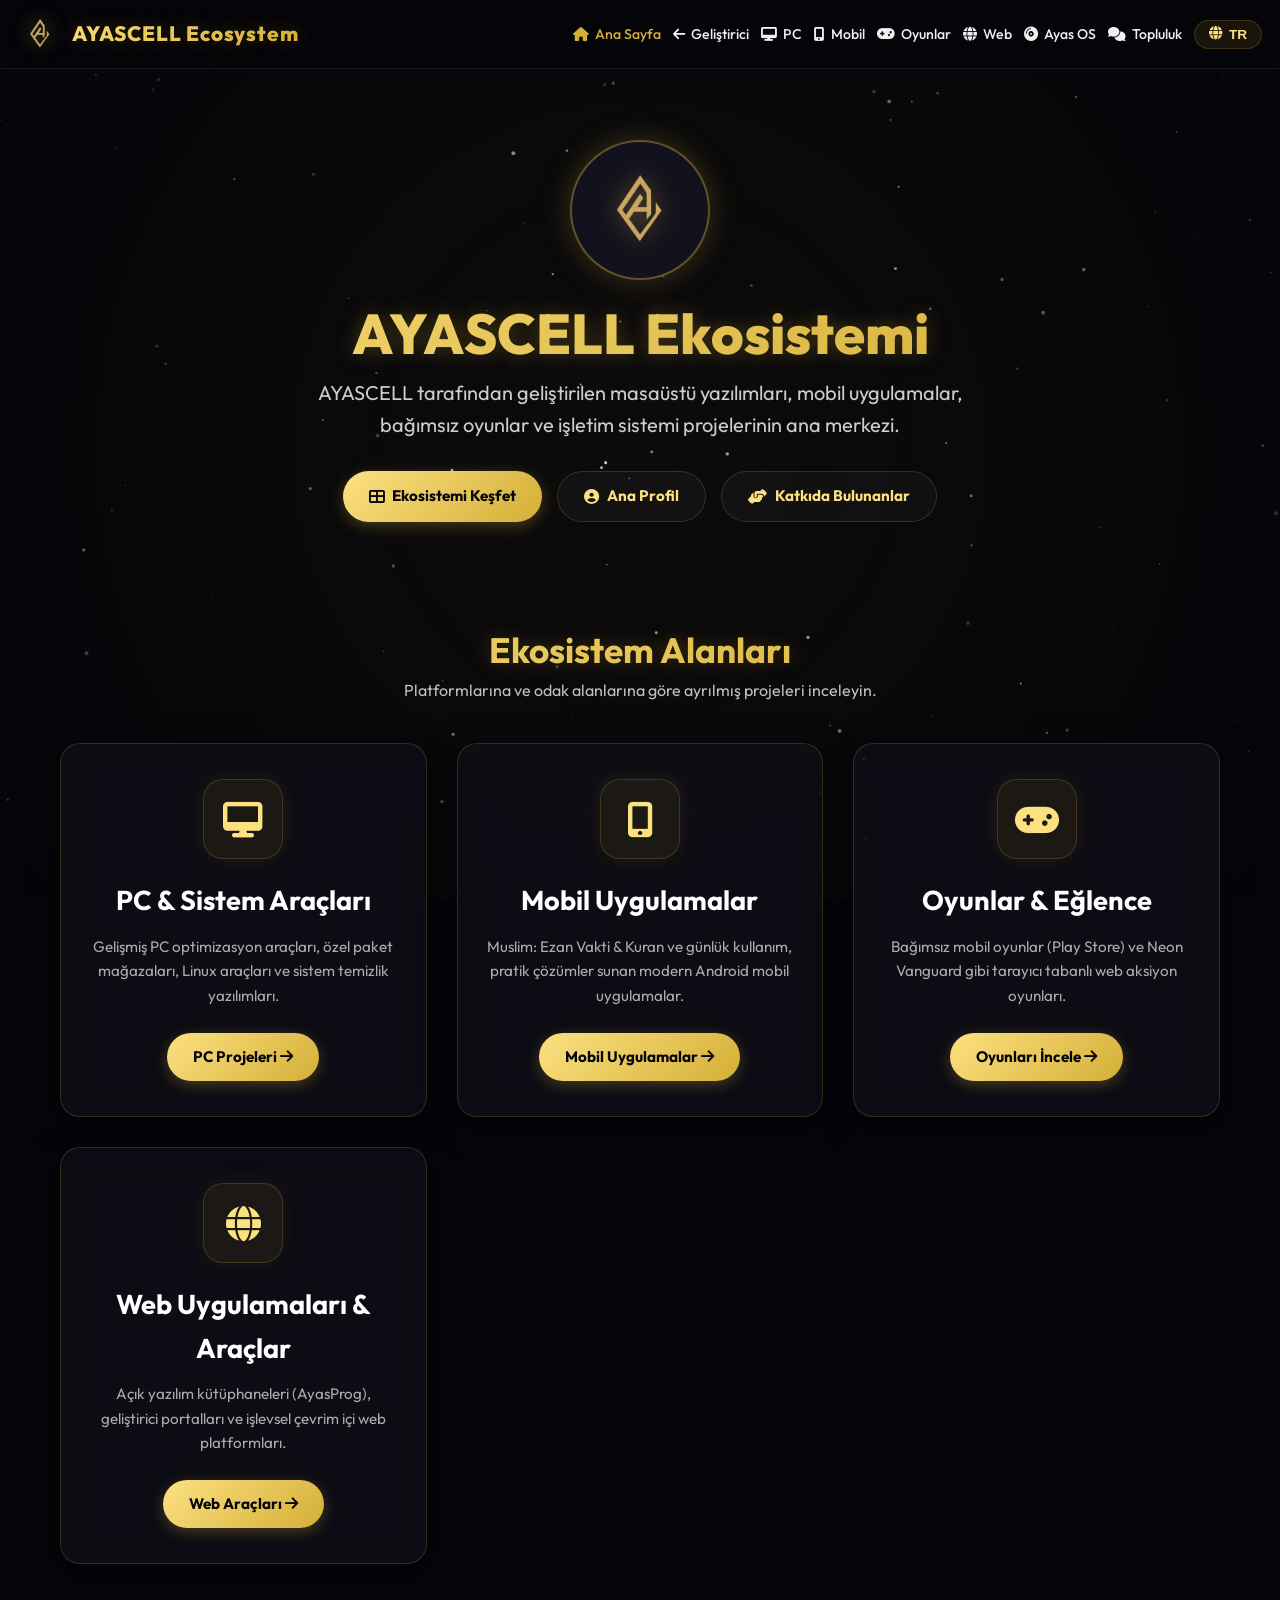
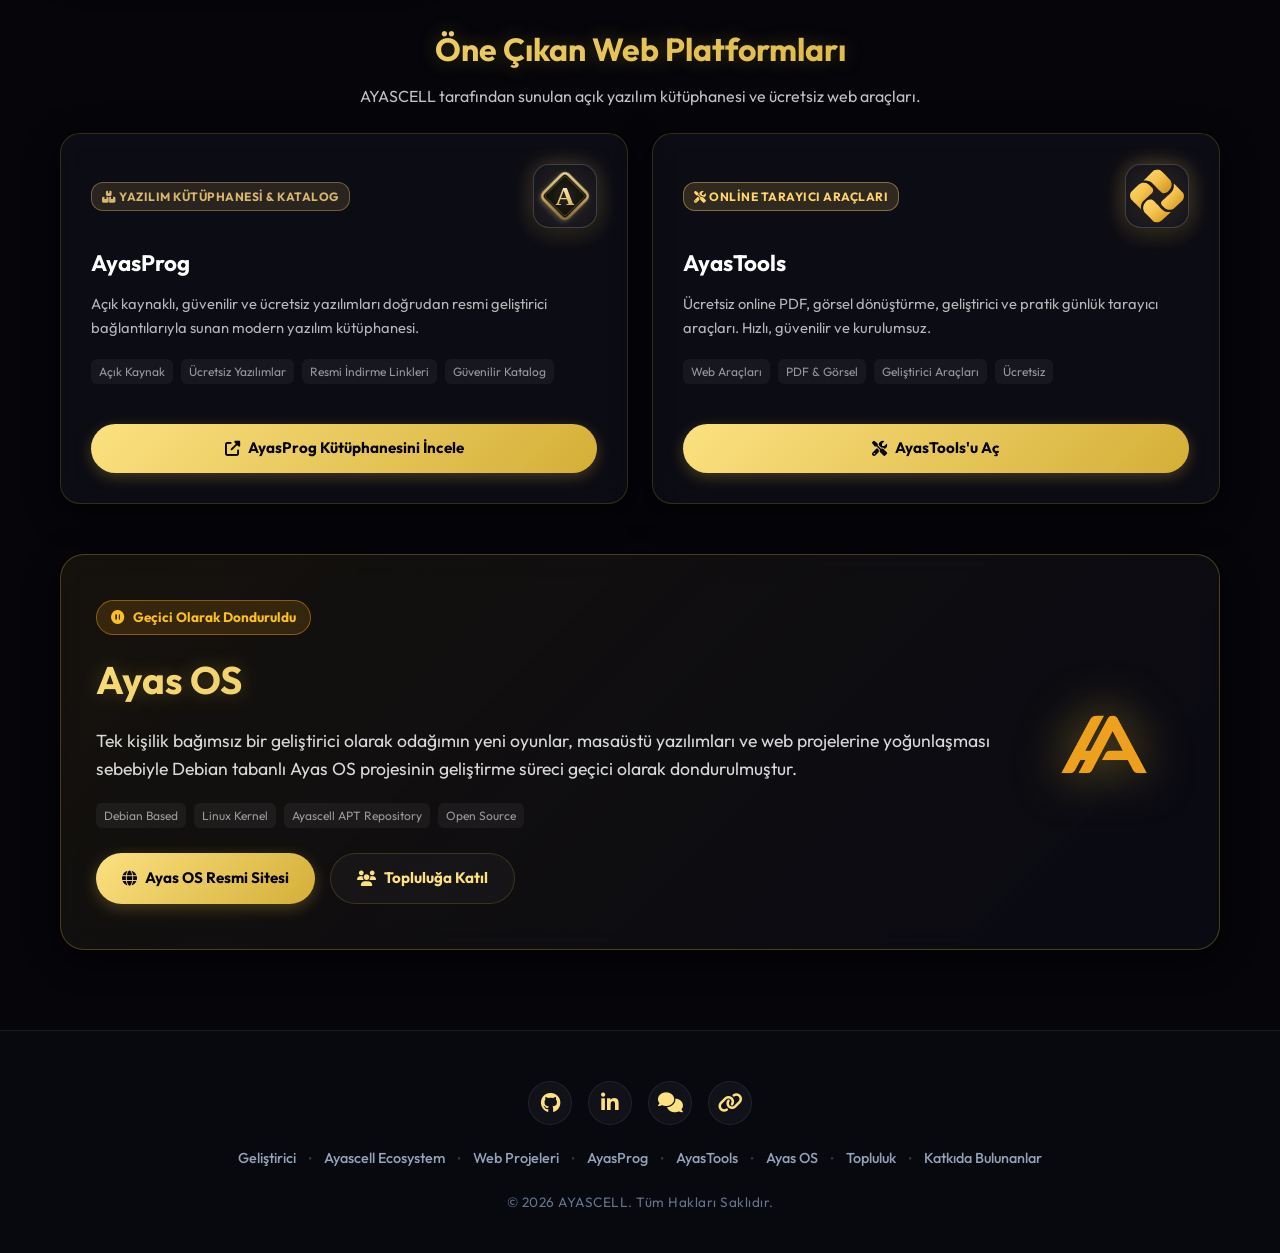
==== ecosystem/index.html @ 18a922e0 "Overhaul sitewide SEO architecture, remove noindex/nosnippet blocks, expand sitemap & JSON-LD graph," ====
<!DOCTYPE html>
<html lang="tr">

<head>
    <meta charset="UTF-8">
    <meta name="viewport" content="width=device-width, initial-scale=1.0">

    <!-- Önbellek Engelleme / Anlık Güncelleme Başlangıcı -->
    <meta http-equiv="Cache-Control" content="no-cache, no-store, must-revalidate">
    <meta http-equiv="Pragma" content="no-cache">
    <meta http-equiv="Expires" content="0">
    <!-- Önbellek Engelleme / Anlık Güncelleme Sonu -->
    <title>AYASCELL Ecosystem — PC, Mobil, Oyun, Web, AyasProg &amp; AyasTools</title>

    <!-- SEO & Canonical -->
    <link rel="canonical" href="https://ayascell.com/ecosystem/">
    <link rel="alternate" hreflang="tr" href="https://ayascell.com/ecosystem/">
    <link rel="alternate" hreflang="en" href="https://ayascell.com/ecosystem/">
    <link rel="alternate" hreflang="x-default" href="https://ayascell.com/ecosystem/">
    <meta name="description"
        content="AYASCELL Ekosistemi — Masaüstü sistem optimizasyon yazılımları, Muslim: Ezan Vakti &amp; Kuran mobil uygulaması, bağımsız oyunlar, AyasProg, AyasTools ve Ayas OS projelerinin ana merkezi.">
    <meta name="keywords"
        content="AYASCELL Ecosystem, AyasProg, AyasTools, Ayas OS, Muslim Ezan Vakti, Astro Planet Merge, Neon Puck Strike, Arrow Puzzle Challenge, PC Optimizer, AUR Store, Ayascell Browser">
    <meta name="author" content="AYASCELL">
    <meta name="robots" content="index, follow, max-image-preview:large, max-snippet:-1, max-video-preview:-1">
    <meta name="googlebot" content="index, follow, max-image-preview:large, max-snippet:-1, max-video-preview:-1">
    <meta name="bingbot" content="index, follow, max-image-preview:large, max-snippet:-1, max-video-preview:-1">

    <!-- Open Graph / Sosyal Medya -->
    <meta property="og:type" content="website">
    <meta property="og:site_name" content="AYASCELL Ecosystem">
    <meta property="og:url" content="https://ayascell.com/ecosystem/">
    <meta property="og:title" content="AYASCELL Ecosystem — PC, Mobil, Oyun, Web, AyasProg &amp; AyasTools">
    <meta property="og:description"
        content="AYASCELL tarafından geliştirilen masaüstü yazılımları, mobil uygulamalar, bağımsız oyunlar ve web platformları.">
    <meta property="og:image" content="https://ayascell.com/assets/og-image.png">
    <meta property="og:image:width" content="1200">
    <meta property="og:image:height" content="630">
    <meta property="og:locale" content="tr_TR">
    <meta property="og:locale:alternate" content="en_US">

    <!-- Twitter Card -->
    <meta name="twitter:card" content="summary_large_image">
    <meta name="twitter:url" content="https://ayascell.com/ecosystem/">
    <meta name="twitter:title" content="AYASCELL Ecosystem — PC, Mobil, Oyun, Web, AyasProg &amp; AyasTools">
    <meta name="twitter:description" content="Masaüstü yazılımları, mobil uygulamalar, web platformları ve oyun projeleri.">
    <meta name="twitter:image" content="https://ayascell.com/assets/og-image.png">

    <!-- Favicon -->
    <link rel="icon" type="image/x-icon" href="favicon.ico">
    <link rel="icon" type="image/png" sizes="192x192" href="favicon.png">
    <link rel="apple-touch-icon" sizes="180x180" href="assets/apple-touch-icon.png">

    <!-- Structured Data (Schema.org JSON-LD) -->
    <script type="application/ld+json">
    {
      "@context": "https://schema.org",
      "@graph": [
        {
          "@type": "CollectionPage",
          "@id": "https://ayascell.com/ecosystem/#collectionpage",
          "name": "AYASCELL Ecosystem",
          "url": "https://ayascell.com/ecosystem/",
          "description": "AYASCELL tarafından geliştirilen masaüstü yazılımları, mobil uygulamalar, bağımsız oyunlar, AyasProg, AyasTools ve Ayas OS projelerinin ana merkezi.",
          "isPartOf": {
            "@id": "https://ayascell.com/#website"
          },
          "publisher": {
            "@type": "Organization",
            "@id": "https://ayascell.com/#organization",
            "name": "AYASCELL",
            "url": "https://ayascell.com/"
          },
          "hasPart": [
            {
              "@type": "WebPage",
              "name": "PC & Sistem Araçları",
              "url": "https://ayascell.com/ecosystem/pc.html"
            },
            {
              "@type": "WebPage",
              "name": "Mobil Uygulamalar",
              "url": "https://ayascell.com/ecosystem/mobile.html"
            },
            {
              "@type": "WebPage",
              "name": "Oyunlar & Eğlence",
              "url": "https://ayascell.com/ecosystem/games.html"
            },
            {
              "@type": "WebPage",
              "name": "Web Uygulamaları & Platformlar",
              "url": "https://ayascell.com/ecosystem/web.html"
            }
          ]
        },
        {
          "@type": "BreadcrumbList",
          "itemListElement": [
            {
              "@type": "ListItem",
              "position": 1,
              "name": "AYASCELL",
              "item": "https://ayascell.com/"
            },
            {
              "@type": "ListItem",
              "position": 2,
              "name": "Ayascell Ecosystem",
              "item": "https://ayascell.com/ecosystem/"
            }
          ]
        }
      ]
    }
    </script>

    <link rel="stylesheet" href="https://cdnjs.cloudflare.com/ajax/libs/font-awesome/6.5.1/css/all.min.css" />
    <link href="https://fonts.googleapis.com/css2?family=Outfit:wght@300;400;500;700;800&display=swap" rel="stylesheet">
    <link rel="stylesheet" href="style.css?v=20261115_170758">
</head>

<body>

    <canvas id="starfield-canvas"></canvas>
    <div class="glass-overlay"></div>

    <!-- Navigation Header -->
    <header class="main-header">
        <nav class="navbar">
            <a href="index.html" class="logo-link">
                <img src="assets/2-Photoroom.png" alt="AYASCELL Logo" class="header-logo-image">
                <span class="gradient-text header-logo-text glow-text">AYASCELL Ecosystem</span>
            </a>
            <div class="menu-toggle" id="menu-toggle">
                <i class="fas fa-bars"></i>
            </div>
            <ul class="nav-links" id="nav-links">
                <li>
                    <a href="index.html" class="active">
                        <i class="fas fa-home"></i>
                        <span class="lang-en">Home</span>
                        <span class="lang-tr">Ana Sayfa</span>
                    </a>
                </li>
                <li>
                    <a href="https://ayascell.com/">
                        <i class="fas fa-arrow-left"></i>
                        <span class="lang-en">Developer</span>
                        <span class="lang-tr">Geliştirici</span>
                    </a>
                </li>
                <li>
                    <a href="pc.html">
                        <i class="fas fa-desktop"></i>
                        <span class="lang-en">PC</span>
                        <span class="lang-tr">PC</span>
                    </a>
                </li>
                <li>
                    <a href="mobile.html">
                        <i class="fas fa-mobile-alt"></i>
                        <span class="lang-en">Mobile</span>
                        <span class="lang-tr">Mobil</span>
                    </a>
                </li>
                <li>
                    <a href="games.html">
                        <i class="fas fa-gamepad"></i>
                        <span class="lang-en">Games</span>
                        <span class="lang-tr">Oyunlar</span>
                    </a>
                </li>
                <li>
                    <a href="web.html">
                        <i class="fas fa-globe"></i>
                        <span class="lang-en">Web</span>
                        <span class="lang-tr">Web</span>
                    </a>
                </li>
                <li>
                    <a href="https://ayascell.com/AyasOS/" target="_blank">
                        <i class="fas fa-compact-disc"></i>
                        <span class="lang-en">Ayas OS</span>
                        <span class="lang-tr">Ayas OS</span>
                    </a>
                </li>
                <li>
                    <a href="https://ayascell.com/ayas-discussions/" target="_blank">
                        <i class="fas fa-comments"></i>
                        <span class="lang-en">Community</span>
                        <span class="lang-tr">Topluluk</span>
                    </a>
                </li>
                <li>
                    <button id="lang-toggle" class="lang-btn">
                        <i class="fas fa-globe"></i> <span id="current-lang">TR</span>
                    </button>
                </li>
            </ul>
        </nav>
    </header>

    <!-- Hero Section -->
    <section class="hero-section">
        <div class="container">
            <div class="hero-avatar">
                <img src="assets/2-Photoroom.png" alt="AYASCELL">
            </div>
            <h1 class="gradient-text mega-title glow-text">
                <span class="lang-en">AYASCELL Ecosystem</span>
                <span class="lang-tr">AYASCELL Ekosistemi</span>
            </h1>
            <p class="subtitle">
                <span class="lang-en">The official home for desktop software, mobile applications, indie games, and
                    operating system projects built by AYASCELL.</span>
                <span class="lang-tr">AYASCELL tarafından geliştirilen masaüstü yazılımları, mobil uygulamalar, bağımsız
                    oyunlar ve işletim sistemi projelerinin ana merkezi.</span>
            </p>
            <div style="display: flex; justify-content: center; gap: 15px; flex-wrap: wrap; margin-bottom: 40px;">
                <a href="#pillars" class="link-button solid gold-gradient">
                    <i class="fas fa-th-large"></i>
                    <span class="lang-en">Explore Ecosystem</span>
                    <span class="lang-tr">Ekosistemi Keşfet</span>
                </a>
                <a href="https://ayascell.com/" class="link-button outline">
                    <i class="fas fa-user-circle"></i>
                    <span class="lang-en">Main Profile</span>
                    <span class="lang-tr">Ana Profil</span>
                </a>
                <a href="https://ayascell.com/contributors.html" class="link-button outline">
                    <i class="fas fa-hands-helping"></i>
                    <span class="lang-en">Contributors</span>
                    <span class="lang-tr">Katkıda Bulunanlar</span>
                </a>
            </div>
        </div>
    </section>

    <!-- Core Pillars / Categories -->
    <section id="pillars" class="container">
        <div style="text-align: center; margin-bottom: 30px;">
            <h2 class="gradient-text glow-text" style="font-size: 2.2em;">
                <span class="lang-en">Ecosystem Pillars</span>
                <span class="lang-tr">Ekosistem Alanları</span>
            </h2>
            <p style="opacity: 0.8;">
                <span class="lang-en">Discover projects categorized by platform and focus area.</span>
                <span class="lang-tr">Platformlarına ve odak alanlarına göre ayrılmış projeleri inceleyin.</span>
            </p>
        </div>

        <div class="category-grid">
            <!-- Pillar 1: PC & System Apps -->
            <div class="category-card glass-card premium-border hover-lift">
                <div class="category-icon-wrapper">
                    <i class="fas fa-desktop"></i>
                </div>
                <h3>
                    <span class="lang-en">PC Apps & Tools</span>
                    <span class="lang-tr">PC & Sistem Araçları</span>
                </h3>
                <p>
                    <span class="lang-en">Powerful PC optimization tools, custom APT package stores, Linux utilities,
                        and system scripts designed for efficiency.</span>
                    <span class="lang-tr">Gelişmiş PC optimizasyon araçları, özel paket mağazaları, Linux araçları ve
                        sistem temizlik yazılımları.</span>
                </p>
                <a href="pc.html" class="link-button solid gold-gradient">
                    <span class="lang-en">View PC Apps <i class="fas fa-arrow-right"></i></span>
                    <span class="lang-tr">PC Projeleri <i class="fas fa-arrow-right"></i></span>
                </a>
            </div>

            <!-- Pillar 2: Mobile Apps -->
            <div class="category-card glass-card premium-border hover-lift">
                <div class="category-icon-wrapper">
                    <i class="fas fa-mobile-alt"></i>
                </div>
                <h3>
                    <span class="lang-en">Mobile Applications</span>
                    <span class="lang-tr">Mobil Uygulamalar</span>
                </h3>
                <p>
                    <span class="lang-en">Muslim: Ezan Vakti & Kuran and user-friendly Android mobile apps for daily productivity and lifestyle.</span>
                    <span class="lang-tr">Muslim: Ezan Vakti & Kuran ve günlük kullanım, pratik çözümler sunan modern Android mobil uygulamalar.</span>
                </p>
                <a href="mobile.html" class="link-button solid gold-gradient">
                    <span class="lang-en">View Mobile Apps <i class="fas fa-arrow-right"></i></span>
                    <span class="lang-tr">Mobil Uygulamalar <i class="fas fa-arrow-right"></i></span>
                </a>
            </div>

            <!-- Pillar 3: Games -->
            <div class="category-card glass-card premium-border hover-lift">
                <div class="category-icon-wrapper">
                    <i class="fas fa-gamepad"></i>
                </div>
                <h3>
                    <span class="lang-en">Games & Entertainment</span>
                    <span class="lang-tr">Oyunlar & Eğlence</span>
                </h3>
                <p>
                    <span class="lang-en">Fun indie mobile games (Play Store) and browser-based web action games like Neon Vanguard.</span>
                    <span class="lang-tr">Bağımsız mobil oyunlar (Play Store) ve Neon Vanguard gibi tarayıcı tabanlı web aksiyon oyunları.</span>
                </p>
                <a href="games.html" class="link-button solid gold-gradient">
                    <span class="lang-en">View Games <i class="fas fa-arrow-right"></i></span>
                    <span class="lang-tr">Oyunları İncele <i class="fas fa-arrow-right"></i></span>
                </a>
            </div>

            <!-- Pillar 4: Web Applications & Tools -->
            <div class="category-card glass-card premium-border hover-lift">
                <div class="category-icon-wrapper">
                    <i class="fas fa-globe"></i>
                </div>
                <h3>
                    <span class="lang-en">Web Apps & Platforms</span>
                    <span class="lang-tr">Web Uygulamaları & Araçlar</span>
                </h3>
                <p>
                    <span class="lang-en">Independent open software libraries (AyasProg), developer portals, and functional web platforms.</span>
                    <span class="lang-tr">Açık yazılım kütüphaneleri (AyasProg), geliştirici portalları ve işlevsel çevrim içi web platformları.</span>
                </p>
                <a href="web.html" class="link-button solid gold-gradient">
                    <span class="lang-en">View Web Platforms <i class="fas fa-arrow-right"></i></span>
                    <span class="lang-tr">Web Araçları <i class="fas fa-arrow-right"></i></span>
                </a>
            </div>
        </div>
    </section>

    <!-- Featured Web Platforms & Tools Section -->
    <section class="container" style="margin-bottom: 50px;">
        <div class="section-header" style="text-align: center; margin-bottom: 24px;">
            <h2 class="gradient-text glow-text" style="font-size: 2em; margin-bottom: 8px;">
                <span class="lang-en">Featured Web Platforms</span>
                <span class="lang-tr">Öne Çıkan Web Platformları</span>
            </h2>
            <p style="opacity: 0.8; font-size: 1em; margin: 0;">
                <span class="lang-en">Open software directory and free browser utilities developed by AYASCELL.</span>
                <span class="lang-tr">AYASCELL tarafından sunulan açık yazılım kütüphanesi ve ücretsiz web araçları.</span>
            </p>
        </div>

        <div style="display: grid; grid-template-columns: repeat(auto-fit, minmax(320px, 1fr)); gap: 24px;">

            <!-- Platform 1: AyasProg -->
            <div class="project-card glass-card premium-border hover-lift" style="display: flex; flex-direction: column; justify-content: space-between;">
                <div>
                    <div class="project-header">
                        <span class="project-badge badge-desktop" style="background: rgba(216, 182, 108, 0.15); color: #D8B66C; border-color: rgba(216, 182, 108, 0.4);">
                            <i class="fas fa-boxes"></i> Yazılım Kütüphanesi & Katalog
                        </span>
                        <img src="assets/ayasprog.svg" alt="AyasProg Logo" class="app-card-icon" style="filter: drop-shadow(0 0 10px rgba(216, 182, 108, 0.4));">
                    </div>
                    <h4>AyasProg</h4>
                    <p>
                        <span class="lang-tr">Açık kaynaklı, güvenilir ve ücretsiz yazılımları doğrudan resmi geliştirici bağlantılarıyla sunan modern yazılım kütüphanesi.</span>
                        <span class="lang-en">Modern software library catalog providing open source, trusted, and free applications directly from official developer sources.</span>
                    </p>
                    <div class="tech-tags">
                        <span class="tech-tag">Açık Kaynak</span>
                        <span class="tech-tag">Ücretsiz Yazılımlar</span>
                        <span class="tech-tag">Resmi İndirme Linkleri</span>
                        <span class="tech-tag">Güvenilir Katalog</span>
                    </div>
                </div>
                <div class="project-links-row" style="margin-top: 20px;">
                    <a href="https://ayasprog.ayascell.com/" target="_blank" class="link-button solid gold-gradient" style="width: 100%; text-align: center; justify-content: center;">
                        <i class="fas fa-external-link-alt"></i>
                        <span class="lang-tr">AyasProg Kütüphanesini İncele</span>
                        <span class="lang-en">Explore AyasProg Library</span>
                    </a>
                </div>
            </div>

            <!-- Platform 2: AyasTools -->
            <div class="project-card glass-card premium-border hover-lift" style="display: flex; flex-direction: column; justify-content: space-between;">
                <div>
                    <div class="project-header">
                        <span class="project-badge badge-web" style="background: rgba(255, 213, 107, 0.15); color: #ffd56b; border-color: rgba(255, 213, 107, 0.4);">
                            <i class="fas fa-tools"></i> Online Tarayıcı Araçları
                        </span>
                        <img src="assets/ayastools.svg" alt="AyasTools Logo" class="app-card-icon" style="filter: drop-shadow(0 0 10px rgba(255, 213, 107, 0.4));">
                    </div>
                    <h4>AyasTools</h4>
                    <p>
                        <span class="lang-tr">Ücretsiz online PDF, görsel dönüştürme, geliştirici ve pratik günlük tarayıcı araçları. Hızlı, güvenilir ve kurulumsuz.</span>
                        <span class="lang-en">Free online PDF, image converter, developer, and everyday browser utilities. Fast, practical, and zero-install web tools.</span>
                    </p>
                    <div class="tech-tags">
                        <span class="tech-tag">Web Araçları</span>
                        <span class="tech-tag">PDF & Görsel</span>
                        <span class="tech-tag">Geliştirici Araçları</span>
                        <span class="tech-tag">Ücretsiz</span>
                    </div>
                </div>
                <div class="project-links-row" style="margin-top: 20px;">
                    <a href="https://ayastools.ayascell.com/" target="_blank" class="link-button solid gold-gradient" style="width: 100%; text-align: center; justify-content: center;">
                        <i class="fas fa-tools"></i>
                        <span class="lang-tr">AyasTools'u Aç</span>
                        <span class="lang-en">Open AyasTools</span>
                    </a>
                </div>
            </div>

        </div>
    </section>

    <!-- Ayas OS Flagship Highlight Section -->
    <section class="container" style="margin-bottom: 80px;">
        <div class="glass-card premium-border hover-lift"
            style="padding: 45px 35px; border-radius: 24px; position: relative; overflow: hidden; background: linear-gradient(135deg, rgba(212, 175, 55, 0.08), rgba(10, 10, 20, 0.95)); border: 1px solid rgba(212, 175, 55, 0.3);">
            <div
                style="display: flex; flex-wrap: wrap; align-items: center; justify-content: space-between; gap: 30px;">
                <div style="flex: 1 1 400px;">
                    <div
                        style="display: inline-flex; align-items: center; gap: 8px; padding: 6px 14px; background: rgba(245, 158, 11, 0.15); border: 1px solid rgba(245, 158, 11, 0.45); border-radius: 20px; font-size: 0.85em; font-weight: 700; color: #FBBF24; margin-bottom: 15px;">
                        <i class="fas fa-pause-circle"></i>
                        <span class="lang-tr">Geçici Olarak Donduruldu</span>
                        <span class="lang-en">Temporarily Paused</span>
                    </div>
                    <h2 class="gradient-text glow-text" style="font-size: 2.4em; margin-bottom: 15px;">Ayas OS</h2>
                    <p style="font-size: 1.1em; opacity: 0.9; line-height: 1.6; margin-bottom: 20px;">
                        <span class="lang-tr">Tek kişilik bağımsız bir geliştirici olarak odağımın yeni oyunlar, masaüstü yazılımları ve web projelerine yoğunlaşması sebebiyle Debian tabanlı Ayas OS projesinin geliştirme süreci geçici olarak dondurulmuştur.</span>
                        <span class="lang-en">As a solo indie developer, development of the Debian-based Ayas OS project is temporarily paused to focus on new games, desktop software, and web projects.</span>
                    </p>
                    <div class="tech-tags" style="margin-bottom: 25px;">
                        <span class="tech-tag">Debian Based</span>
                        <span class="tech-tag">Linux Kernel</span>
                        <span class="tech-tag">Ayascell APT Repository</span>
                        <span class="tech-tag">Open Source</span>
                    </div>
                    <div style="display: flex; gap: 15px; flex-wrap: wrap;">
                        <a href="https://ayascell.com/AyasOS/" target="_blank" class="link-button solid gold-gradient">
                            <i class="fas fa-globe"></i>
                            <span class="lang-tr">Ayas OS Resmi Sitesi</span>
                            <span class="lang-en">Ayas OS Official Site</span>
                        </a>
                        <a href="https://ayascell.com/ayas-discussions/" target="_blank" class="link-button outline">
                            <i class="fas fa-users"></i>
                            <span class="lang-tr">Topluluğa Katıl</span>
                            <span class="lang-en">Join Community</span>
                        </a>
                    </div>
                </div>
                <div style="flex: 0 0 160px; text-align: center; margin: 0 auto;">
                    <img src="assets/ayasoslogo.png" alt="Ayas OS Logo"
                        style="width: 140px; height: 140px; object-fit: contain; filter: drop-shadow(0 0 25px rgba(212, 175, 55, 0.6));">
                </div>
            </div>
        </div>
    </section>

    <!-- Footer -->
    <footer class="main-footer glass">
        <div class="footer-container">
            <div class="footer-social-links">
                <a href="https://github.com/AYASCELL" target="_blank" rel="noopener noreferrer" class="social-icon github-icon" title="GitHub"><i class="fab fa-github"></i></a>
                <a href="https://www.linkedin.com/company/ayascell" target="_blank" rel="noopener noreferrer" class="social-icon linkedin-icon" title="LinkedIn"><i class="fab fa-linkedin-in"></i></a>
                <a href="https://ayascell.com/ayas-discussions/" target="_blank" rel="noopener noreferrer" class="social-icon community-icon" title="Topluluk / Community"><i class="fas fa-comments"></i></a>
                <a href="https://ayascell.com/links.html" target="_blank" rel="noopener noreferrer" class="social-icon links-icon" title="Tüm Linkler"><i class="fas fa-link"></i></a>
            </div>
            <div class="footer-links-row">
                <a href="https://ayascell.com/" target="_blank" rel="noopener noreferrer"><span class="lang-tr">Geliştirici</span><span class="lang-en">Developer</span></a>
                <span class="footer-divider">•</span>
                <a href="index.html"><span class="lang-tr">Ayascell Ecosystem</span><span class="lang-en">Ayascell Ecosystem</span></a>
                <span class="footer-divider">•</span>
                <a href="web.html"><span class="lang-tr">Web Projeleri</span><span class="lang-en">Web Projects</span></a>
                <span class="footer-divider">•</span>
                <a href="https://ayasprog.ayascell.com/" target="_blank" rel="noopener noreferrer"><span class="lang-tr">AyasProg</span><span class="lang-en">AyasProg</span></a>
                <span class="footer-divider">•</span>
                <a href="https://ayastools.ayascell.com/" target="_blank" rel="noopener noreferrer"><span class="lang-tr">AyasTools</span><span class="lang-en">AyasTools</span></a>
                <span class="footer-divider">•</span>
                <a href="https://ayascell.com/AyasOS/" target="_blank" rel="noopener noreferrer"><span class="lang-tr">Ayas OS</span><span class="lang-en">Ayas OS</span></a>
                <span class="footer-divider">•</span>
                <a href="https://ayascell.com/ayas-discussions/" target="_blank" rel="noopener noreferrer"><span class="lang-tr">Topluluk</span><span class="lang-en">Community</span></a>
                <span class="footer-divider">•</span>
                <a href="https://ayascell.com/contributors.html" target="_blank" rel="noopener noreferrer"><span class="lang-tr">Katkıda Bulunanlar</span><span class="lang-en">Contributors</span></a>
            </div>
            <p class="copyright-text">&copy; <span class="current-year"></span> AYASCELL. <span class="lang-tr">Tüm Hakları Saklıdır.</span><span class="lang-en">All Rights Reserved.</span></p>
        </div>
    </footer>

    <script src="app.js?v=20261115_170758"></script>
</body>

</html>
---- ecosystem/style.css ----
:root {
    --dark-bg: #05050A;
    --card-bg: rgba(18, 18, 28, 0.6);
    --primary-gold: #D4AF37;
    --light-gold: #FCE181;
    --light-text: #F0F0F0;
    --border-color: rgba(212, 175, 55, 0.2);
    --button-bg: #141423;

    --glass-bg: rgba(255, 255, 255, 0.03);
    --glass-border: rgba(255, 255, 255, 0.08);
    --glass-shadow: 0 8px 32px 0 rgba(0, 0, 0, 0.5);

    --neon-orange: #FF5722;
    --neon-yellow: #FFDF00;
    --neon-blue: #00D8FF;
    --neon-green: #68A063;
    --neon-python: #3776AB;
    --neon-purple: #9c27b0;
}

* {
    margin: 0;
    padding: 0;
    box-sizing: border-box;
}

img {
    -webkit-user-drag: none;
    -khtml-user-drag: none;
    -moz-user-drag: none;
    -o-user-drag: none;
    user-select: none;
}

body {
    font-family: 'Outfit', sans-serif;
    background-color: var(--dark-bg);
    color: var(--light-text);
    line-height: 1.6;
    overflow-x: hidden;
    position: relative;
    scroll-behavior: smooth;
    scroll-padding-top: 100px;
    min-height: 100vh;
    display: flex;
    flex-direction: column;
}

#starfield-canvas {
    position: fixed;
    top: 0;
    left: 0;
    width: 100%;
    height: 100%;
    z-index: -2;
    opacity: 0.9;
}

.glass-overlay {
    position: fixed;
    top: 0;
    left: 0;
    width: 100%;
    height: 100%;
    z-index: -1;
    background: radial-gradient(circle at 50% 50%, rgba(212, 175, 55, 0.04) 0%, rgba(5, 5, 10, 0.85) 100%);
    pointer-events: none;
}

.container {
    max-width: 1200px;
    margin: 0 auto;
    padding: 0 20px;
    width: 100%;
}

/* Language Toggle Rules */
.lang-tr { display: none !important; }
.lang-en { display: inline !important; }
.show-tr .lang-tr { display: inline !important; }
.show-tr .lang-en { display: none !important; }
.show-en .lang-tr { display: none !important; }
.show-en .lang-en { display: inline !important; }

/* Typography & Helpers */
.gradient-text {
    background: linear-gradient(135deg, var(--light-gold), var(--primary-gold));
    -webkit-background-clip: text;
    background-clip: text;
    -webkit-text-fill-color: transparent;
}

.glow-text {
    text-shadow: 0 0 20px rgba(212, 175, 55, 0.3);
}

/* Glassmorphism Cards */
.glass-card {
    background: var(--card-bg);
    backdrop-filter: blur(16px);
    -webkit-backdrop-filter: blur(16px);
    border: 1px solid var(--glass-border);
    box-shadow: var(--glass-shadow);
    border-radius: 20px;
    transition: all 0.3s cubic-bezier(0.25, 0.8, 0.25, 1);
}

.premium-border {
    border: 1px solid var(--border-color);
}

.hover-lift:hover {
    transform: translateY(-6px);
    border-color: rgba(212, 175, 55, 0.4);
    box-shadow: 0 12px 40px rgba(212, 175, 55, 0.15);
}

/* Header & Navbar */
.main-header {
    position: fixed;
    top: 0;
    left: 0;
    width: 100%;
    z-index: 1000;
    background: rgba(5, 5, 10, 0.88);
    backdrop-filter: blur(16px);
    -webkit-backdrop-filter: blur(16px);
    border-bottom: 1px solid var(--glass-border);
}

.navbar {
    display: flex;
    justify-content: space-between;
    align-items: center;
    padding: 12px 24px;
    max-width: 1300px;
    margin: 0 auto;
    min-height: 64px;
}

.logo-link {
    display: flex;
    align-items: center;
    gap: 10px;
    text-decoration: none;
    flex-shrink: 0;
}

.header-logo-image {
    height: 44px;
    width: auto;
    object-fit: contain;
    margin: 0;
    filter: drop-shadow(0 0 10px rgba(212, 175, 55, 0.6));
    transition: height 0.3s ease;
}

.header-logo-text {
    font-size: 1.4em;
    font-weight: 800;
    letter-spacing: 0.8px;
    white-space: nowrap;
    transition: font-size 0.3s ease;
}

.nav-links {
    display: flex;
    list-style: none;
    align-items: center;
    gap: 20px;
}

.nav-links li {
    flex-shrink: 0;
}

.nav-links a {
    color: var(--light-text);
    text-decoration: none;
    font-weight: 500;
    font-size: 0.95em;
    transition: color 0.3s ease;
    display: flex;
    align-items: center;
    gap: 6px;
    white-space: nowrap !important;
}

.nav-links a:hover, .nav-links a.active {
    color: var(--primary-gold);
}

.lang-btn {
    background: rgba(212, 175, 55, 0.1);
    border: 1px solid var(--border-color);
    color: var(--light-gold);
    padding: 6px 14px;
    border-radius: 20px;
    cursor: pointer;
    font-weight: 600;
    font-size: 0.85em;
    display: flex;
    align-items: center;
    gap: 6px;
    transition: all 0.3s ease;
}

.lang-btn:hover {
    background: var(--primary-gold);
    color: var(--dark-bg);
    box-shadow: 0 0 15px rgba(212, 175, 55, 0.4);
}

.menu-toggle {
    display: none;
    font-size: 1.5em;
    color: var(--light-gold);
    cursor: pointer;
}

/* Hero Section */
.hero-section {
    padding-top: 140px;
    padding-bottom: 60px;
    text-align: center;
}

.hero-avatar {
    width: 140px;
    height: 140px;
    margin: 0 auto 20px;
    border-radius: 50%;
    background: #12121e;
    border: 2px solid rgba(212, 175, 55, 0.4);
    display: flex;
    align-items: center;
    justify-content: center;
    box-shadow: 0 0 30px rgba(212, 175, 55, 0.25);
}

.hero-avatar img {
    width: 75%;
    object-fit: contain;
    filter: drop-shadow(0 0 12px rgba(212, 175, 55, 0.5));
}

.mega-title {
    font-size: 3.5em;
    font-weight: 800;
    margin-bottom: 10px;
    line-height: 1.2;
}

.subtitle {
    font-size: 1.25em;
    color: rgba(240, 240, 240, 0.85);
    max-width: 700px;
    margin: 0 auto 30px;
    font-weight: 400;
}

/* Category Grid (Pillars) */
.category-grid {
    display: grid;
    grid-template-columns: repeat(auto-fit, minmax(320px, 1fr));
    gap: 30px;
    margin-top: 40px;
    margin-bottom: 60px;
}

.category-card {
    padding: 35px 25px;
    text-align: center;
    position: relative;
    overflow: hidden;
    display: flex;
    flex-direction: column;
    align-items: center;
    justify-content: space-between;
}

.category-icon-wrapper {
    width: 80px;
    height: 80px;
    border-radius: 20px;
    background: rgba(212, 175, 55, 0.08);
    border: 1px solid var(--border-color);
    display: flex;
    align-items: center;
    justify-content: center;
    font-size: 2.2em;
    color: var(--light-gold);
    margin-bottom: 20px;
    box-shadow: 0 0 20px rgba(212, 175, 55, 0.1);
}

.category-card h3 {
    font-size: 1.7em;
    margin-bottom: 12px;
    color: #FFF;
}

.category-card p {
    font-size: 0.95em;
    color: rgba(240, 240, 240, 0.7);
    margin-bottom: 25px;
}

/* Buttons */
.link-button {
    display: inline-flex;
    align-items: center;
    gap: 8px;
    padding: 12px 26px;
    border-radius: 30px;
    text-decoration: none;
    font-weight: 700;
    font-size: 0.95em;
    transition: all 0.3s ease;
    cursor: pointer;
}

.link-button.solid {
    background: linear-gradient(135deg, var(--light-gold), var(--primary-gold));
    color: #05050A;
    box-shadow: 0 4px 15px rgba(212, 175, 55, 0.3);
}

.link-button.solid:hover {
    box-shadow: 0 6px 25px rgba(212, 175, 55, 0.6);
    transform: translateY(-2px);
}

.link-button.outline {
    background: rgba(255, 255, 255, 0.03);
    border: 1px solid var(--border-color);
    color: var(--light-gold);
}

.link-button.outline:hover {
    background: rgba(212, 175, 55, 0.15);
    border-color: var(--primary-gold);
    color: #FFF;
}

.link-button.beta-button {
    background: linear-gradient(135deg, #FF007A, #7928CA);
    color: #FFFFFF;
    border: 1px solid rgba(255, 0, 122, 0.5);
    box-shadow: 0 4px 18px rgba(255, 0, 122, 0.45);
    animation: betaPulse 2.5s infinite alternate;
}

.link-button.beta-button:hover {
    background: linear-gradient(135deg, #FF2A8D, #9333EA);
    box-shadow: 0 6px 28px rgba(255, 0, 122, 0.75);
    transform: translateY(-2px);
    color: #FFFFFF;
}

@keyframes betaPulse {
    0% {
        box-shadow: 0 0 12px rgba(255, 0, 122, 0.4);
    }
    100% {
        box-shadow: 0 0 25px rgba(255, 0, 122, 0.85), 0 0 40px rgba(121, 40, 202, 0.5);
    }
}

/* Projects Showcase Grid */
.showcase-grid {
    display: grid;
    grid-template-columns: repeat(auto-fit, minmax(320px, 1fr));
    gap: 25px;
    margin-top: 30px;
}

.project-card {
    padding: 30px;
    display: flex;
    flex-direction: column;
    justify-content: space-between;
}

.project-header {
    display: flex;
    justify-content: space-between;
    align-items: center;
    margin-bottom: 18px;
}

.app-card-icon {
    width: 64px;
    height: 64px;
    object-fit: contain;
    border-radius: 16px;
    box-shadow: 0 6px 16px rgba(0, 0, 0, 0.45);
    border: 1px solid rgba(255, 255, 255, 0.18);
    background: rgba(18, 18, 28, 0.8);
    transition: transform 0.3s ease, box-shadow 0.3s ease;
}

.project-card:hover .app-card-icon {
    transform: scale(1.08);
    box-shadow: 0 8px 24px rgba(212, 175, 55, 0.35);
}

.project-badge {
    font-size: 0.75em;
    font-weight: 700;
    padding: 4px 10px;
    border-radius: 12px;
    text-transform: uppercase;
    letter-spacing: 0.5px;
}

.badge-desktop { background: rgba(0, 216, 255, 0.15); color: #00D8FF; border: 1px solid rgba(0, 216, 255, 0.3); }
.badge-web { background: rgba(0, 216, 255, 0.15); color: #00D8FF; border: 1px solid rgba(0, 216, 255, 0.3); }
.badge-mobile { background: rgba(255, 87, 34, 0.15); color: #FF5722; border: 1px solid rgba(255, 87, 34, 0.3); }
.badge-game { background: rgba(156, 39, 176, 0.15); color: #e040fb; border: 1px solid rgba(156, 39, 176, 0.3); }
.badge-os { background: rgba(212, 175, 55, 0.15); color: var(--light-gold); border: 1px solid var(--border-color); }
.badge-live { background: rgba(76, 175, 80, 0.15); color: #4CAF50; border: 1px solid rgba(76, 175, 80, 0.3); }
.badge-testing { background: rgba(255, 152, 0, 0.15); color: #FF9800; border: 1px solid rgba(255, 152, 0, 0.3); }

.project-card h4 {
    font-size: 1.4em;
    margin-bottom: 10px;
    color: #FFF;
}

.project-card p {
    font-size: 0.92em;
    color: rgba(240, 240, 240, 0.75);
    margin-bottom: 20px;
    flex-grow: 1;
}

.tech-tags {
    display: flex;
    gap: 8px;
    flex-wrap: wrap;
    margin-bottom: 20px;
}

.tech-tag {
    font-size: 0.75em;
    padding: 3px 8px;
    background: rgba(255, 255, 255, 0.05);
    border-radius: 6px;
    color: rgba(240, 240, 240, 0.6);
}

.project-links-row {
    display: flex;
    gap: 10px;
    align-items: center;
}

/* ==========================================================================
   MAIN FOOTER STYLES (Unified Across All Pages)
   ========================================================================== */
.main-footer,
footer {
    width: 100%;
    position: relative;
    z-index: 10;
    margin-top: auto;
    padding: 50px 20px 40px;
    border-top: 1px solid rgba(255, 255, 255, 0.08);
    background: rgba(10, 10, 18, 0.75);
    backdrop-filter: blur(15px);
    -webkit-backdrop-filter: blur(15px);
    text-align: center;
}

.footer-container {
    max-width: 1200px;
    margin: 0 auto;
    padding: 0 24px;
    width: 100%;
    display: flex;
    flex-direction: column;
    align-items: center;
    gap: 22px;
}

.footer-social-links,
.social-links {
    display: flex;
    justify-content: center;
    align-items: center;
    gap: 16px;
    flex-wrap: wrap;
    margin-bottom: 0;
}

.social-icon {
    width: 44px;
    height: 44px;
    border-radius: 50%;
    background: rgba(255, 255, 255, 0.04);
    border: 1px solid var(--glass-border);
    color: var(--light-gold);
    display: flex;
    align-items: center;
    justify-content: center;
    font-size: 1.25em;
    text-decoration: none;
    transition: all 0.3s ease;
    backdrop-filter: blur(5px);
}

.social-icon:hover {
    background: var(--primary-gold);
    color: var(--dark-bg);
    box-shadow: 0 0 15px rgba(212, 175, 55, 0.4);
    transform: translateY(-4px);
}

.social-icon.github-icon:hover {
    color: #fff;
    background: #333;
    border-color: #555;
    box-shadow: 0 0 15px rgba(255, 255, 255, 0.3);
}

.social-icon.linkedin-icon:hover {
    color: #fff;
    background: #0A66C2;
    border-color: #0A66C2;
    box-shadow: 0 0 15px rgba(10, 102, 194, 0.4);
}

.social-icon.community-icon:hover {
    color: #fff;
    background: #6C5CE7;
    border-color: #6C5CE7;
    box-shadow: 0 0 15px rgba(108, 92, 231, 0.4);
}

.social-icon.website-icon:hover,
.social-icon.links-icon:hover,
.social-icon.profile-icon:hover {
    color: #000;
    background: var(--primary-gold);
    border-color: var(--primary-gold);
    box-shadow: 0 0 15px rgba(212, 175, 55, 0.4);
}

.footer-links-row {
    display: flex;
    justify-content: center;
    align-items: center;
    flex-wrap: wrap;
    gap: 12px;
}

.footer-links-row a {
    color: #94A3B8;
    text-decoration: none;
    font-size: 0.9em;
    font-weight: 500;
    transition: color 0.3s ease;
}

.footer-links-row a:hover {
    color: var(--primary-gold);
    text-shadow: 0 0 8px rgba(212, 175, 55, 0.4);
}

.footer-divider {
    color: rgba(255, 255, 255, 0.2);
    font-size: 0.8em;
}

.copyright-text {
    font-size: 0.85em;
    color: #64748B;
    margin: 0;
    letter-spacing: 0.5px;
}

/* Responsive */
@media (min-width: 1181px) and (max-width: 1350px) {
    .navbar {
        padding: 12px 18px;
    }
    .header-logo-text {
        font-size: 1.3em;
    }
    .nav-links {
        gap: 12px;
    }
    .nav-links a {
        font-size: 0.88em;
    }
}

@media (max-width: 1180px) {
    .main-header {
        padding: 0;
    }

    .navbar {
        padding: 10px 18px;
        min-height: 56px;
    }

    .header-logo-image {
        height: 38px;
    }

    .header-logo-text {
        font-size: 1.22em;
    }

    .menu-toggle {
        display: block;
        font-size: 1.5em;
    }

    .hero-section {
        padding-top: 105px !important;
        padding-bottom: 35px;
    }

    .nav-links {
        display: none;
        flex-direction: column;
        position: absolute;
        top: 100%;
        left: 15px;
        right: 15px;
        background: rgba(10, 10, 20, 0.97);
        backdrop-filter: blur(20px);
        -webkit-backdrop-filter: blur(20px);
        border: 1px solid var(--border-color);
        border-radius: 16px;
        padding: 18px 14px;
        gap: 10px;
        text-align: center;
        box-shadow: 0 10px 30px rgba(0, 0, 0, 0.8);
        margin-top: 6px;
    }

    .nav-links.active {
        display: flex;
        animation: mobileMenuSlideDown 0.3s ease-out forwards;
    }

    @keyframes mobileMenuSlideDown {
        from {
            opacity: 0;
            transform: translateY(-10px);
        }

        to {
            opacity: 1;
            transform: translateY(0);
        }
    }

    .nav-links li {
        width: 100%;
        list-style: none;
    }

    .nav-links li a {
        display: flex;
        align-items: center;
        justify-content: center;
        gap: 10px;
        padding: 10px 14px;
        border-radius: 10px;
        background: rgba(255, 255, 255, 0.02);
        border: 1px solid rgba(255, 255, 255, 0.05);
        transition: all 0.3s ease;
        width: 100%;
        font-size: 0.92em;
    }

    .nav-links li a:hover,
    .nav-links li a.active {
        background: rgba(212, 175, 55, 0.1);
        border-color: rgba(212, 175, 55, 0.4);
        color: var(--primary-gold);
    }

    .mega-title {
        font-size: 2.2em;
    }

    .subtitle {
        font-size: 1.05em;
        line-height: 1.5;
    }

    .project-card p {
        font-size: 0.88em;
        line-height: 1.5;
    }

    .category-grid, .showcase-grid {
        grid-template-columns: 1fr;
        gap: 20px;
    }
}

@media (max-width: 768px) {
    .navbar {
        padding: 8px 14px;
        min-height: 52px;
    }

    .header-logo-image {
        height: 34px;
    }

    .header-logo-text {
        font-size: 1.1em;
        letter-spacing: 0.3px;
    }

    .hero-section {
        padding-top: 90px !important;
        padding-bottom: 28px;
    }

    .mega-title {
        font-size: 1.85em;
        line-height: 1.25;
    }

    .subtitle {
        font-size: 0.95em;
        margin-bottom: 20px;
    }
}

@media (max-width: 480px) {
    .navbar {
        padding: 6px 12px;
        min-height: 48px;
    }

    .header-logo-image {
        height: 30px;
    }

    .header-logo-text {
        font-size: 0.95em;
        letter-spacing: 0px;
    }

    .hero-section {
        padding-top: 80px !important;
        padding-bottom: 22px;
    }

    .mega-title {
        font-size: 1.55em;
    }

    .subtitle {
        font-size: 0.88em;
    }

    .showcase-grid, .category-grid {
        gap: 16px;
    }
}
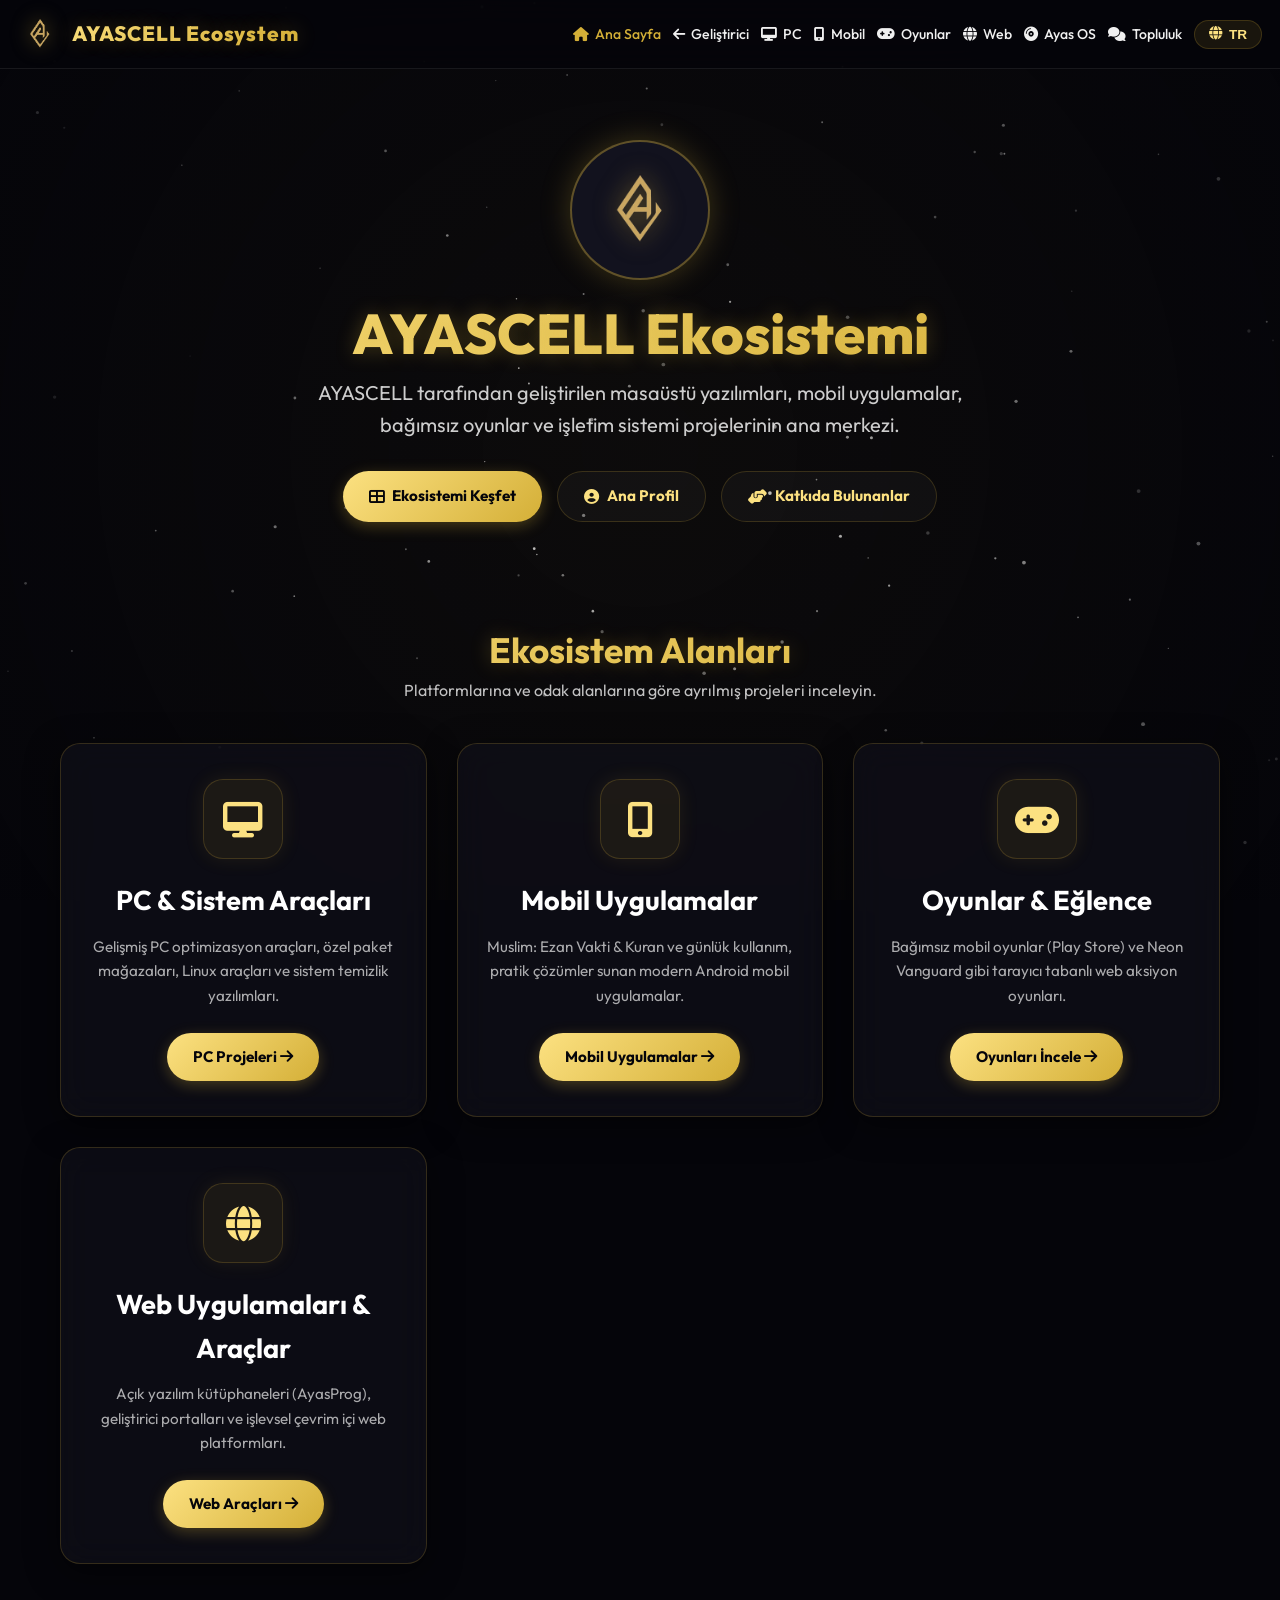
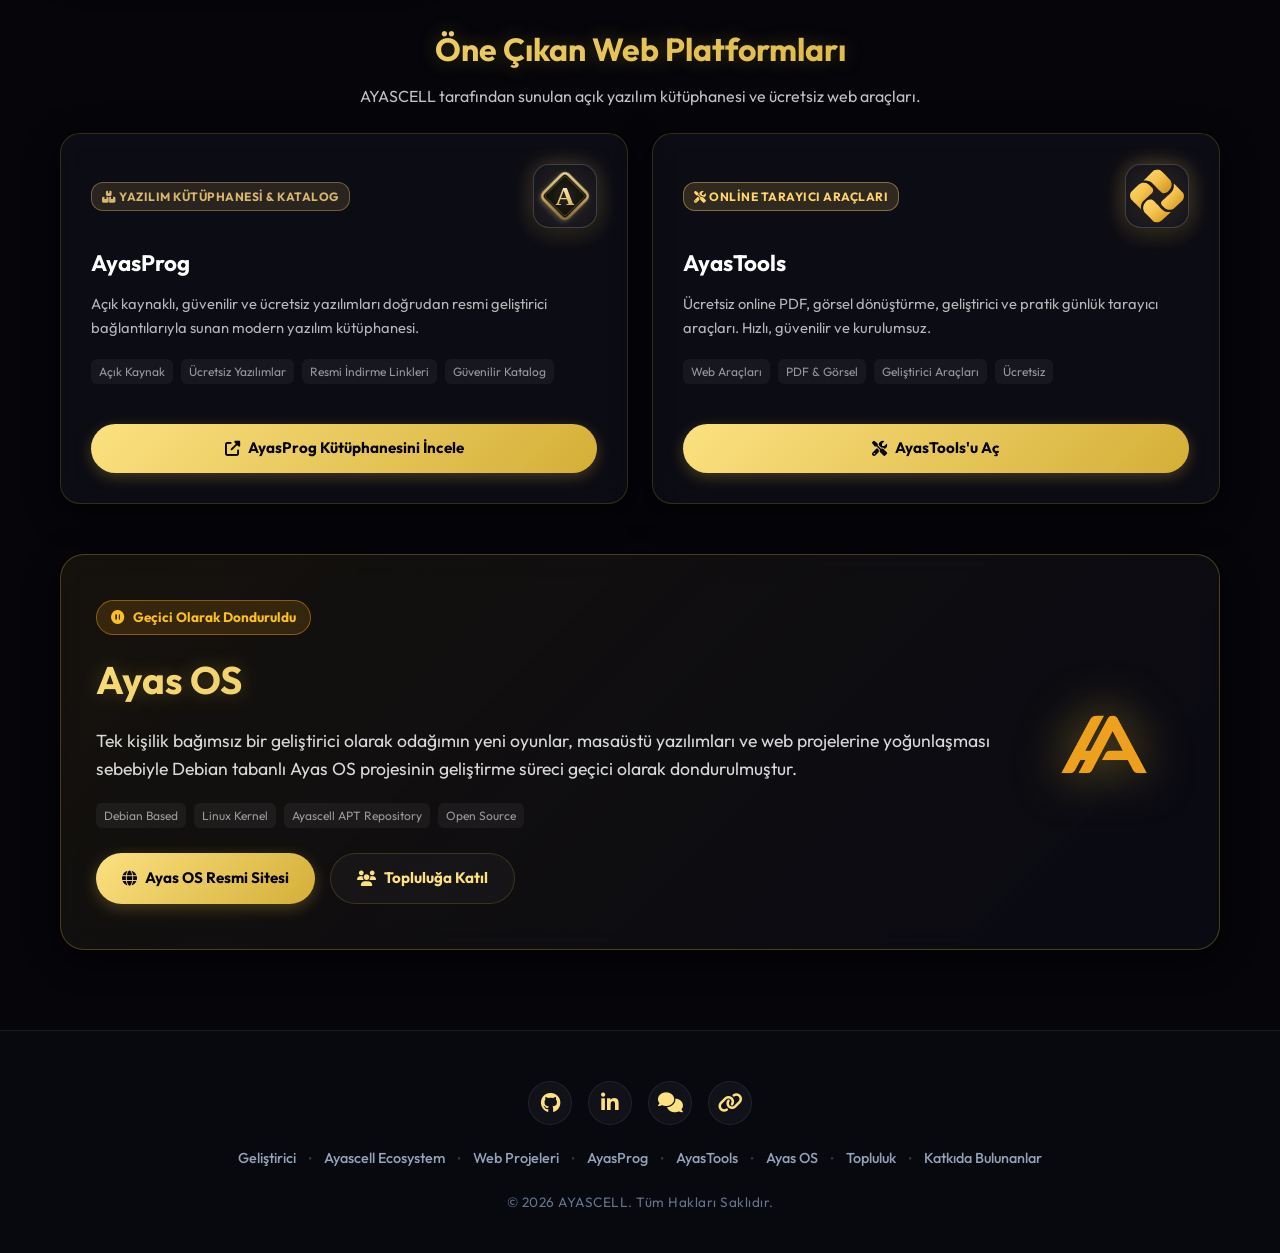
==== commit 2804d5fc: "Remove Kolu Bot tags from contributors page" ====
--- a/ecosystem/index.html
+++ b/ecosystem/index.html
@@ -117,7 +117,7 @@
 
     <link rel="stylesheet" href="https://cdnjs.cloudflare.com/ajax/libs/font-awesome/6.5.1/css/all.min.css" />
     <link href="https://fonts.googleapis.com/css2?family=Outfit:wght@300;400;500;700;800&display=swap" rel="stylesheet">
-    <link rel="stylesheet" href="style.css?v=20261115_170758">
+    <link rel="stylesheet" href="style.css?v=20261115_173810">
 </head>
 
 <body>
@@ -484,7 +484,7 @@
         </div>
     </footer>
 
-    <script src="app.js?v=20261115_170758"></script>
+    <script src="app.js?v=20261115_173810"></script>
 </body>
 
 </html>
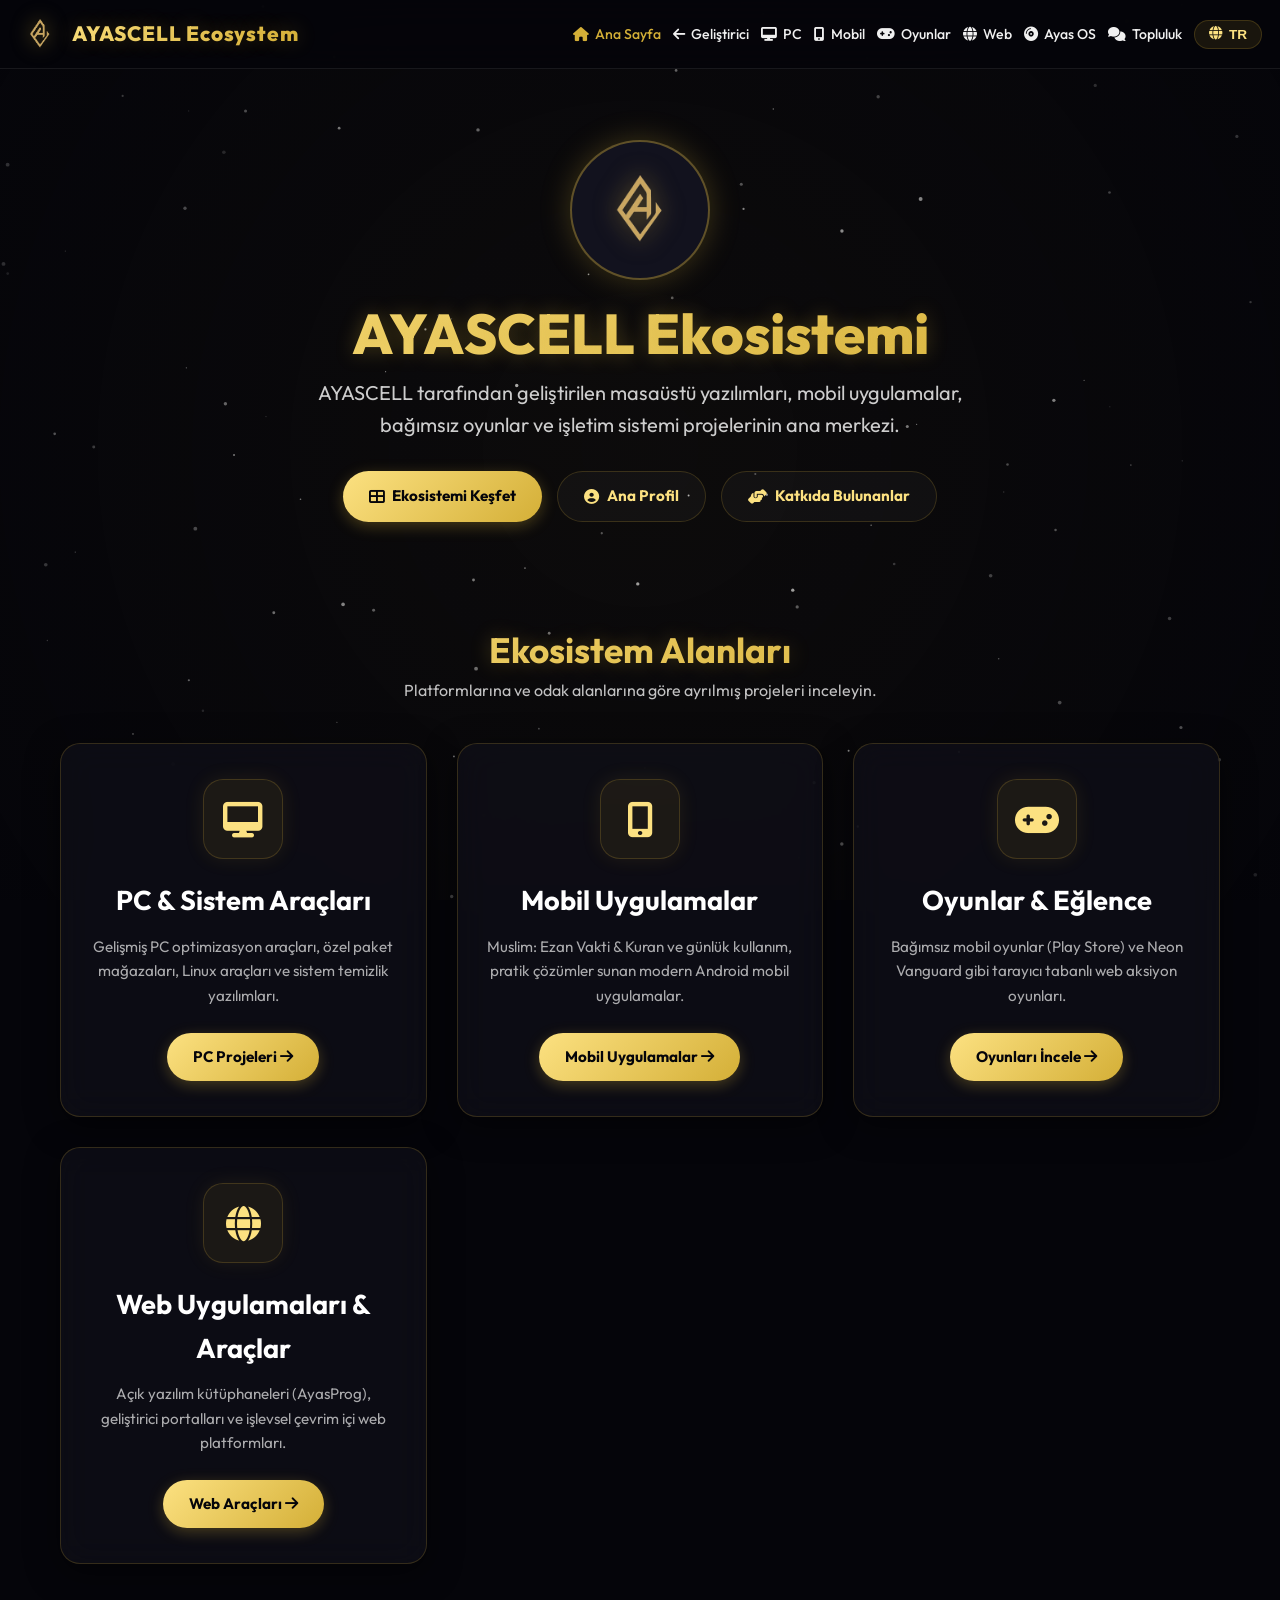
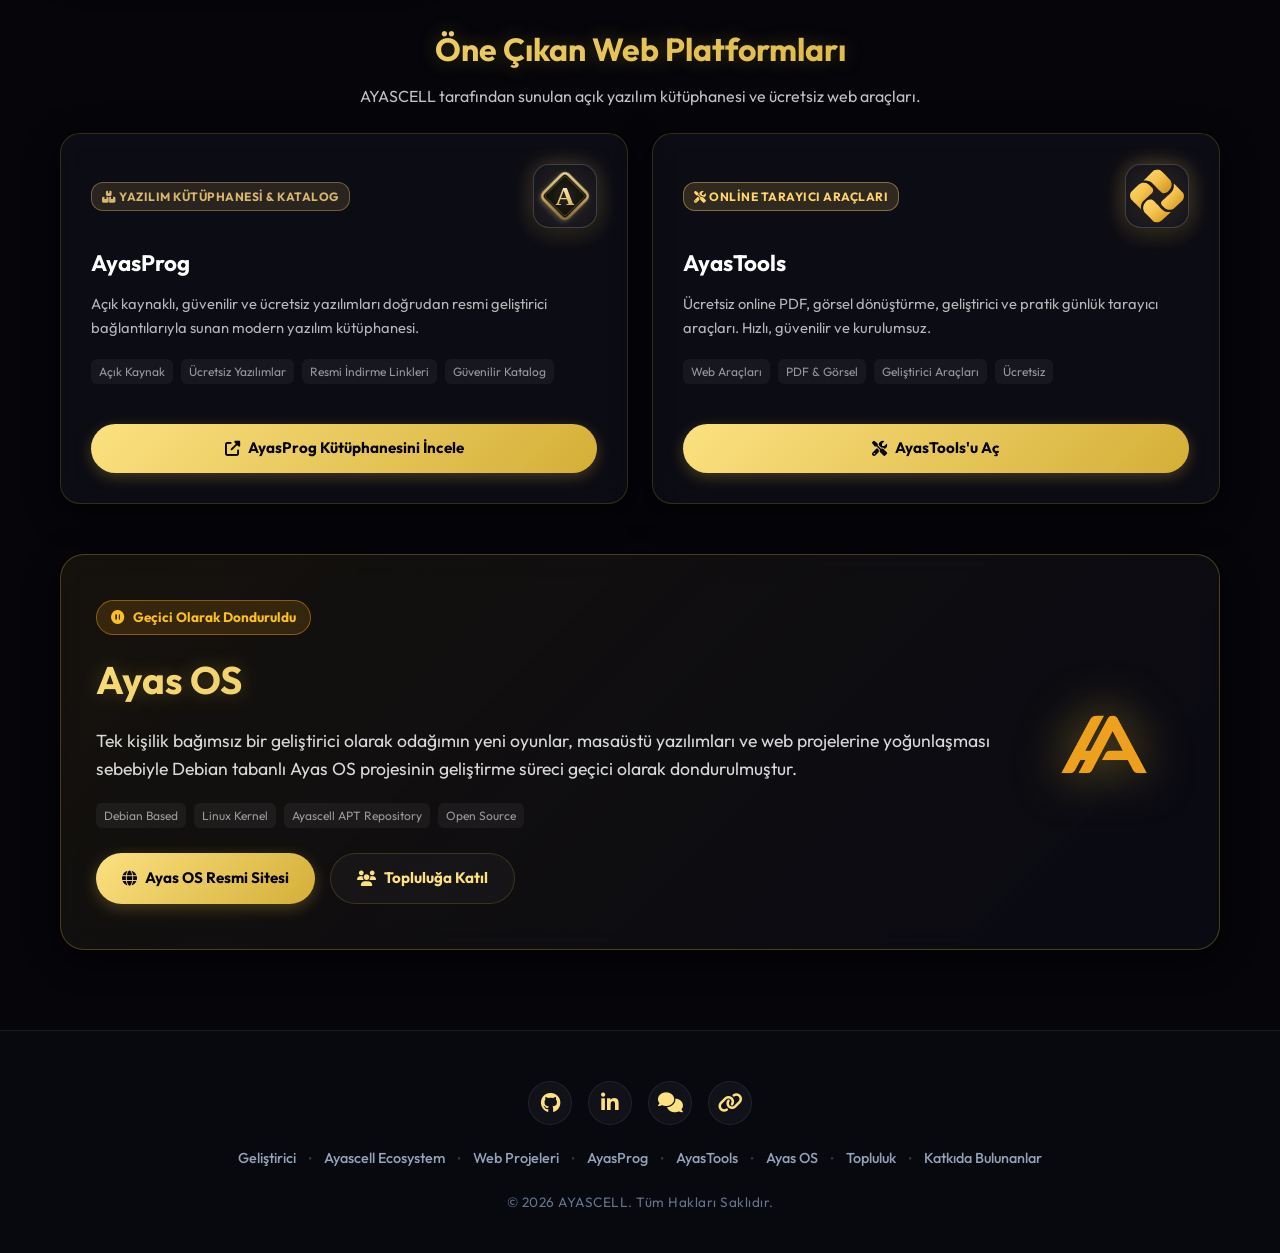
==== commit 80f9b9f6: "Configure noindex,follow for ecosystem subpages, protect branded dark logo thumbnail, and focus SEO " ====
--- a/ecosystem/index.html
+++ b/ecosystem/index.html
@@ -33,6 +33,11 @@
     <meta property="og:title" content="AYASCELL Ecosystem — PC, Mobil, Oyun, Web, AyasProg &amp; AyasTools">
     <meta property="og:description"
         content="AYASCELL tarafından geliştirilen masaüstü yazılımları, mobil uygulamalar, bağımsız oyunlar ve web platformları.">
+    <meta name="thumbnail" content="https://ayascell.com/assets/ayascell-logo-dark.png">
+    <meta property="og:image" content="https://ayascell.com/assets/ayascell-logo-dark.png">
+    <meta property="og:image:type" content="image/png">
+    <meta property="og:image:width" content="512">
+    <meta property="og:image:height" content="512">
     <meta property="og:image" content="https://ayascell.com/assets/og-image.png">
     <meta property="og:image:width" content="1200">
     <meta property="og:image:height" content="630">
@@ -73,24 +78,19 @@
           },
           "hasPart": [
             {
-              "@type": "WebPage",
-              "name": "PC & Sistem Araçları",
-              "url": "https://ayascell.com/ecosystem/pc.html"
+              "@type": "WebSite",
+              "name": "AyasProg Yazılım Kütüphanesi",
+              "url": "https://ayasprog.ayascell.com/"
+            },
+            {
+              "@type": "WebApplication",
+              "name": "AyasTools Online Web Araçları",
+              "url": "https://ayastools.ayascell.com/"
             },
             {
               "@type": "WebPage",
-              "name": "Mobil Uygulamalar",
-              "url": "https://ayascell.com/ecosystem/mobile.html"
-            },
-            {
-              "@type": "WebPage",
-              "name": "Oyunlar & Eğlence",
-              "url": "https://ayascell.com/ecosystem/games.html"
-            },
-            {
-              "@type": "WebPage",
-              "name": "Web Uygulamaları & Platformlar",
-              "url": "https://ayascell.com/ecosystem/web.html"
+              "name": "Ayas OS",
+              "url": "https://ayascell.com/AyasOS/"
             }
           ]
         },
@@ -117,7 +117,7 @@
 
     <link rel="stylesheet" href="https://cdnjs.cloudflare.com/ajax/libs/font-awesome/6.5.1/css/all.min.css" />
     <link href="https://fonts.googleapis.com/css2?family=Outfit:wght@300;400;500;700;800&display=swap" rel="stylesheet">
-    <link rel="stylesheet" href="style.css?v=20261115_173810">
+    <link rel="stylesheet" href="style.css?v=20261115_182850">
 </head>
 
 <body>
@@ -129,7 +129,7 @@
     <header class="main-header">
         <nav class="navbar">
             <a href="index.html" class="logo-link">
-                <img src="assets/2-Photoroom.png" alt="AYASCELL Logo" class="header-logo-image">
+                <img src="assets/2-Photoroom.png" alt="AYASCELL Logo" class="header-logo-image" data-nosnippet>
                 <span class="gradient-text header-logo-text glow-text">AYASCELL Ecosystem</span>
             </a>
             <div class="menu-toggle" id="menu-toggle">
@@ -205,7 +205,7 @@
     <section class="hero-section">
         <div class="container">
             <div class="hero-avatar">
-                <img src="assets/2-Photoroom.png" alt="AYASCELL">
+                <img src="assets/2-Photoroom.png" alt="AYASCELL" data-nosnippet>
             </div>
             <h1 class="gradient-text mega-title glow-text">
                 <span class="lang-en">AYASCELL Ecosystem</span>
@@ -484,7 +484,7 @@
         </div>
     </footer>
 
-    <script src="app.js?v=20261115_173810"></script>
+    <script src="app.js?v=20261115_182850"></script>
 </body>
 
 </html>
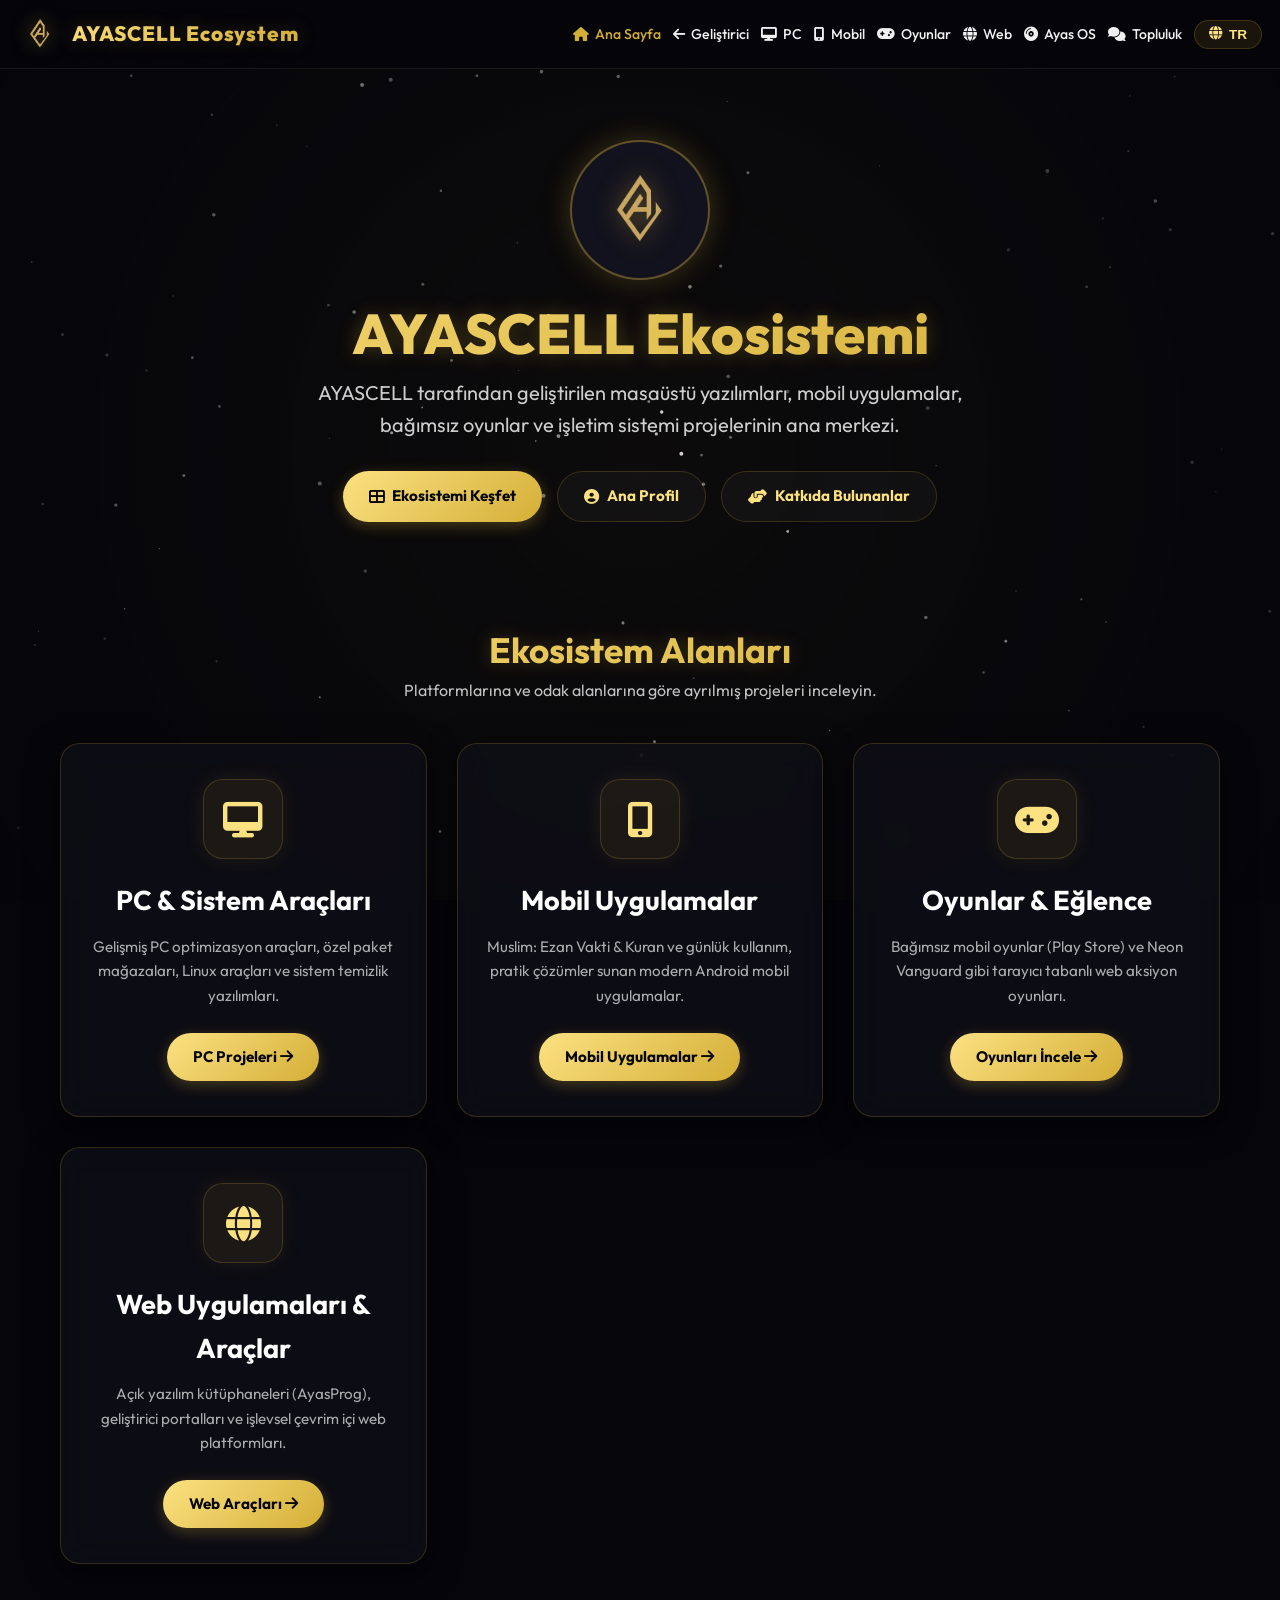
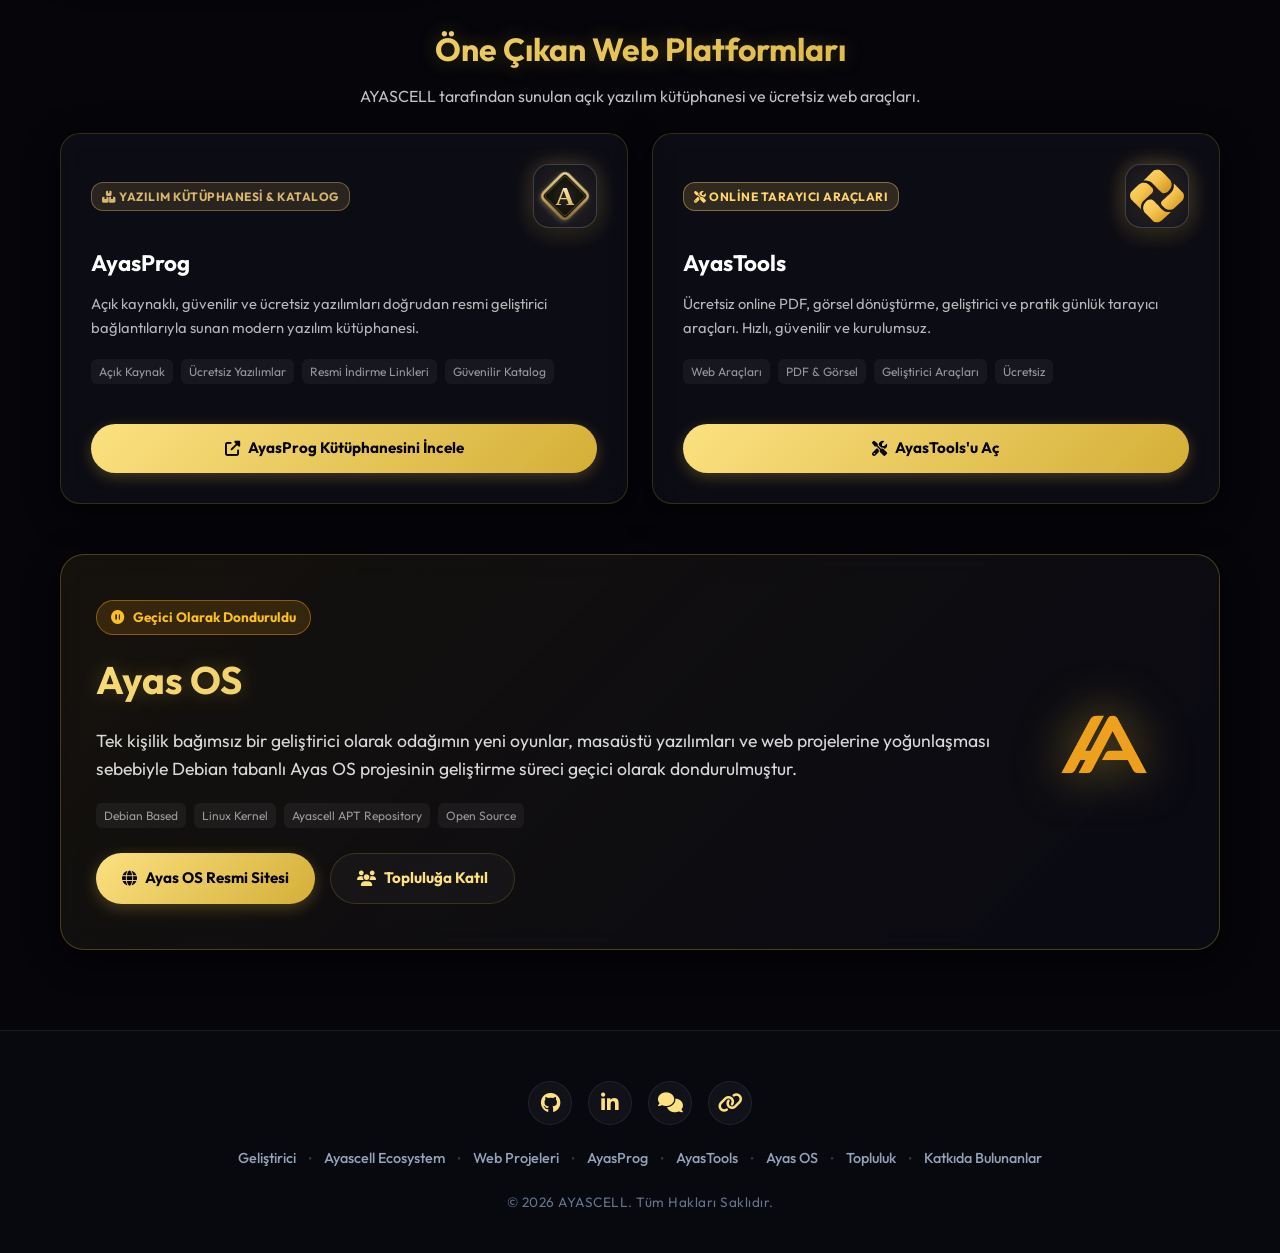
==== commit 09d07bcf: "Add Contributors button to homepage hero and navbar" ====
--- a/ecosystem/index.html
+++ b/ecosystem/index.html
@@ -117,7 +117,7 @@
 
     <link rel="stylesheet" href="https://cdnjs.cloudflare.com/ajax/libs/font-awesome/6.5.1/css/all.min.css" />
     <link href="https://fonts.googleapis.com/css2?family=Outfit:wght@300;400;500;700;800&display=swap" rel="stylesheet">
-    <link rel="stylesheet" href="style.css?v=20261115_182850">
+    <link rel="stylesheet" href="style.css?v=20261115_192310">
 </head>
 
 <body>
@@ -484,7 +484,7 @@
         </div>
     </footer>
 
-    <script src="app.js?v=20261115_182850"></script>
+    <script src="app.js?v=20261115_192310"></script>
 </body>
 
 </html>
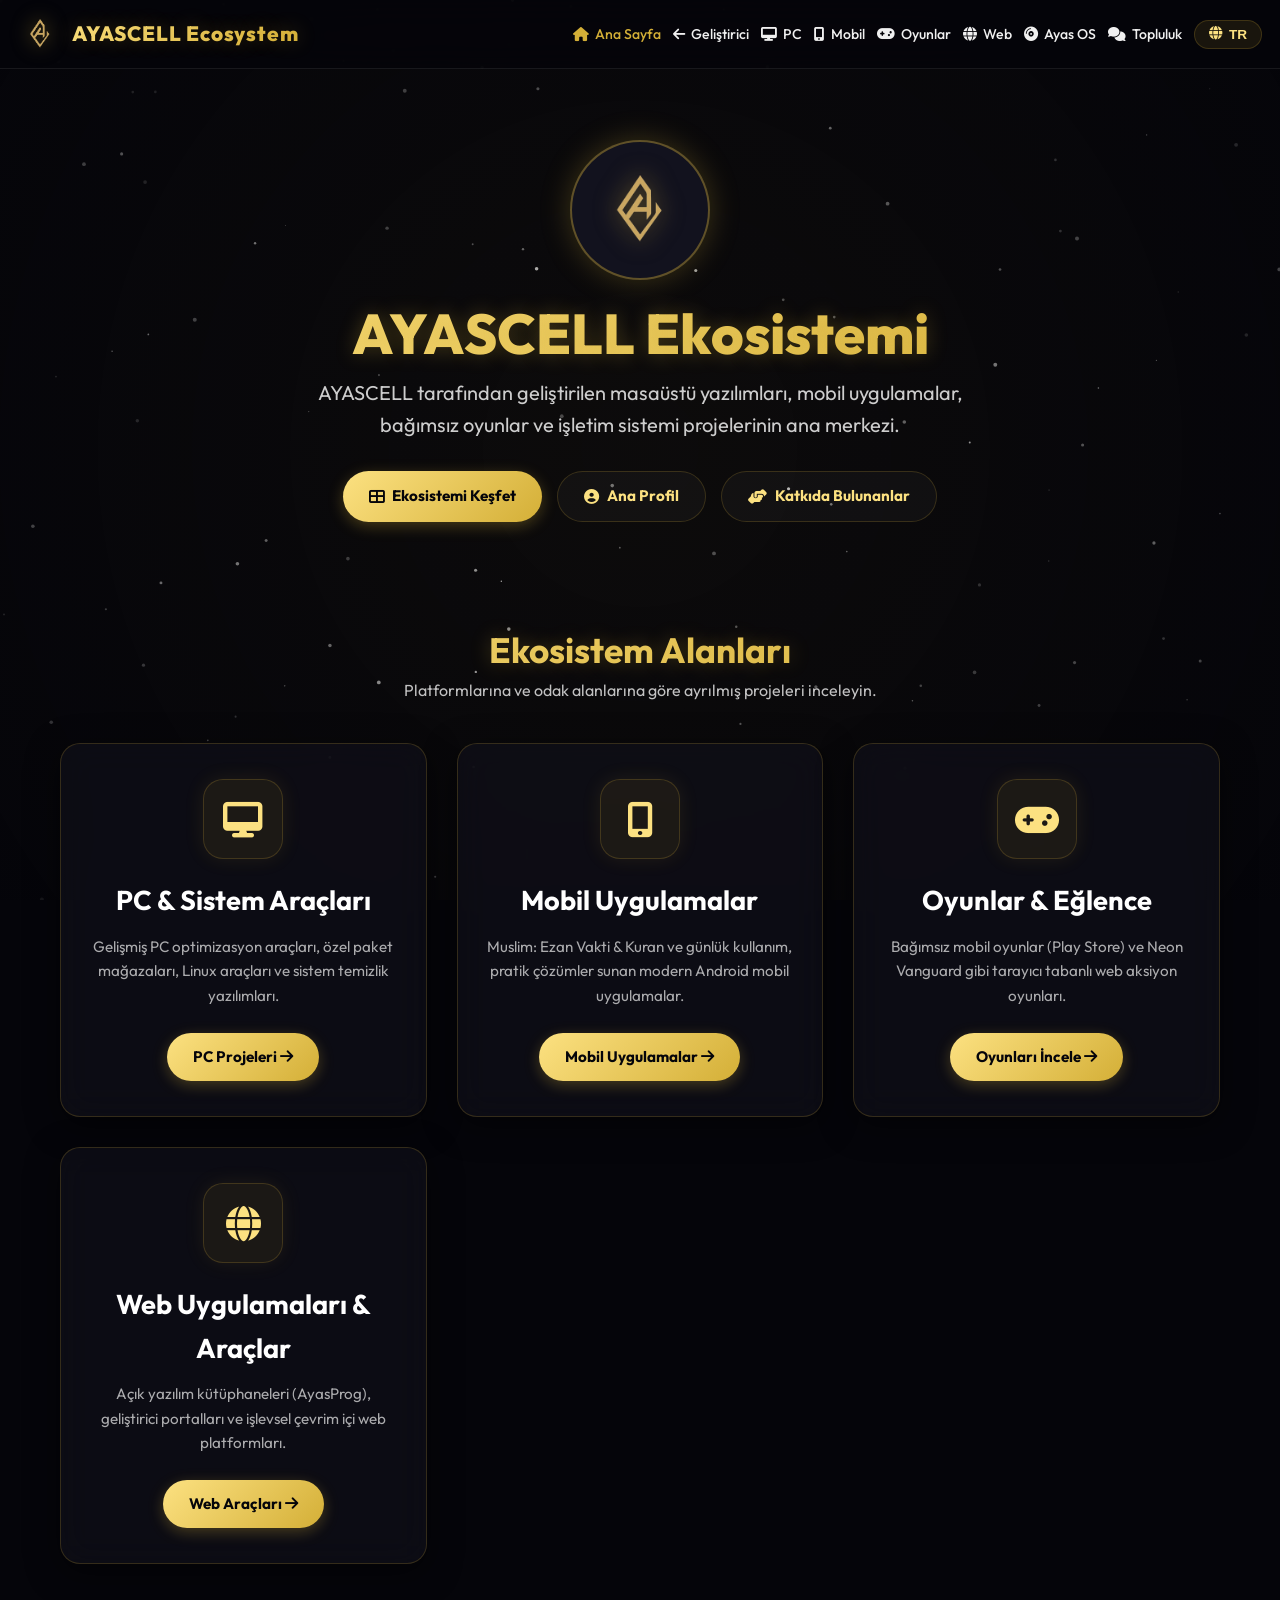
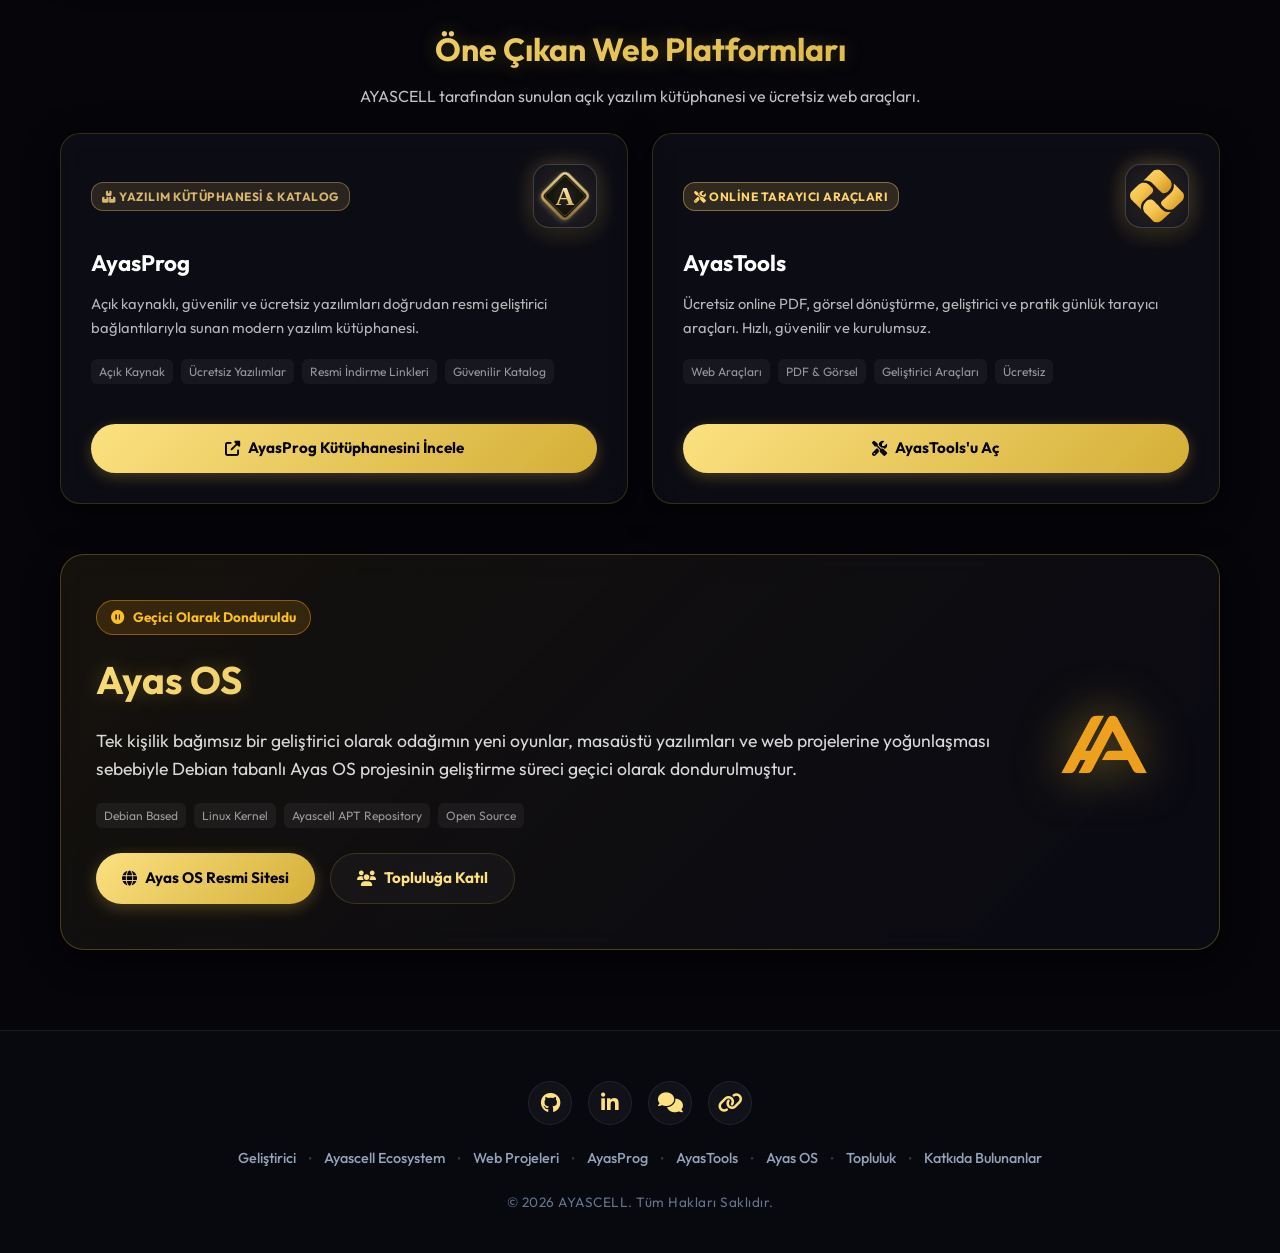
==== commit 691ec2d7: "Place Contributors button centered below primary hero buttons and remove from navbar" ====
--- a/ecosystem/index.html
+++ b/ecosystem/index.html
@@ -117,7 +117,7 @@
 
     <link rel="stylesheet" href="https://cdnjs.cloudflare.com/ajax/libs/font-awesome/6.5.1/css/all.min.css" />
     <link href="https://fonts.googleapis.com/css2?family=Outfit:wght@300;400;500;700;800&display=swap" rel="stylesheet">
-    <link rel="stylesheet" href="style.css?v=20261115_192310">
+    <link rel="stylesheet" href="style.css?v=20261115_192704">
 </head>
 
 <body>
@@ -484,7 +484,7 @@
         </div>
     </footer>
 
-    <script src="app.js?v=20261115_192310"></script>
+    <script src="app.js?v=20261115_192704"></script>
 </body>
 
 </html>
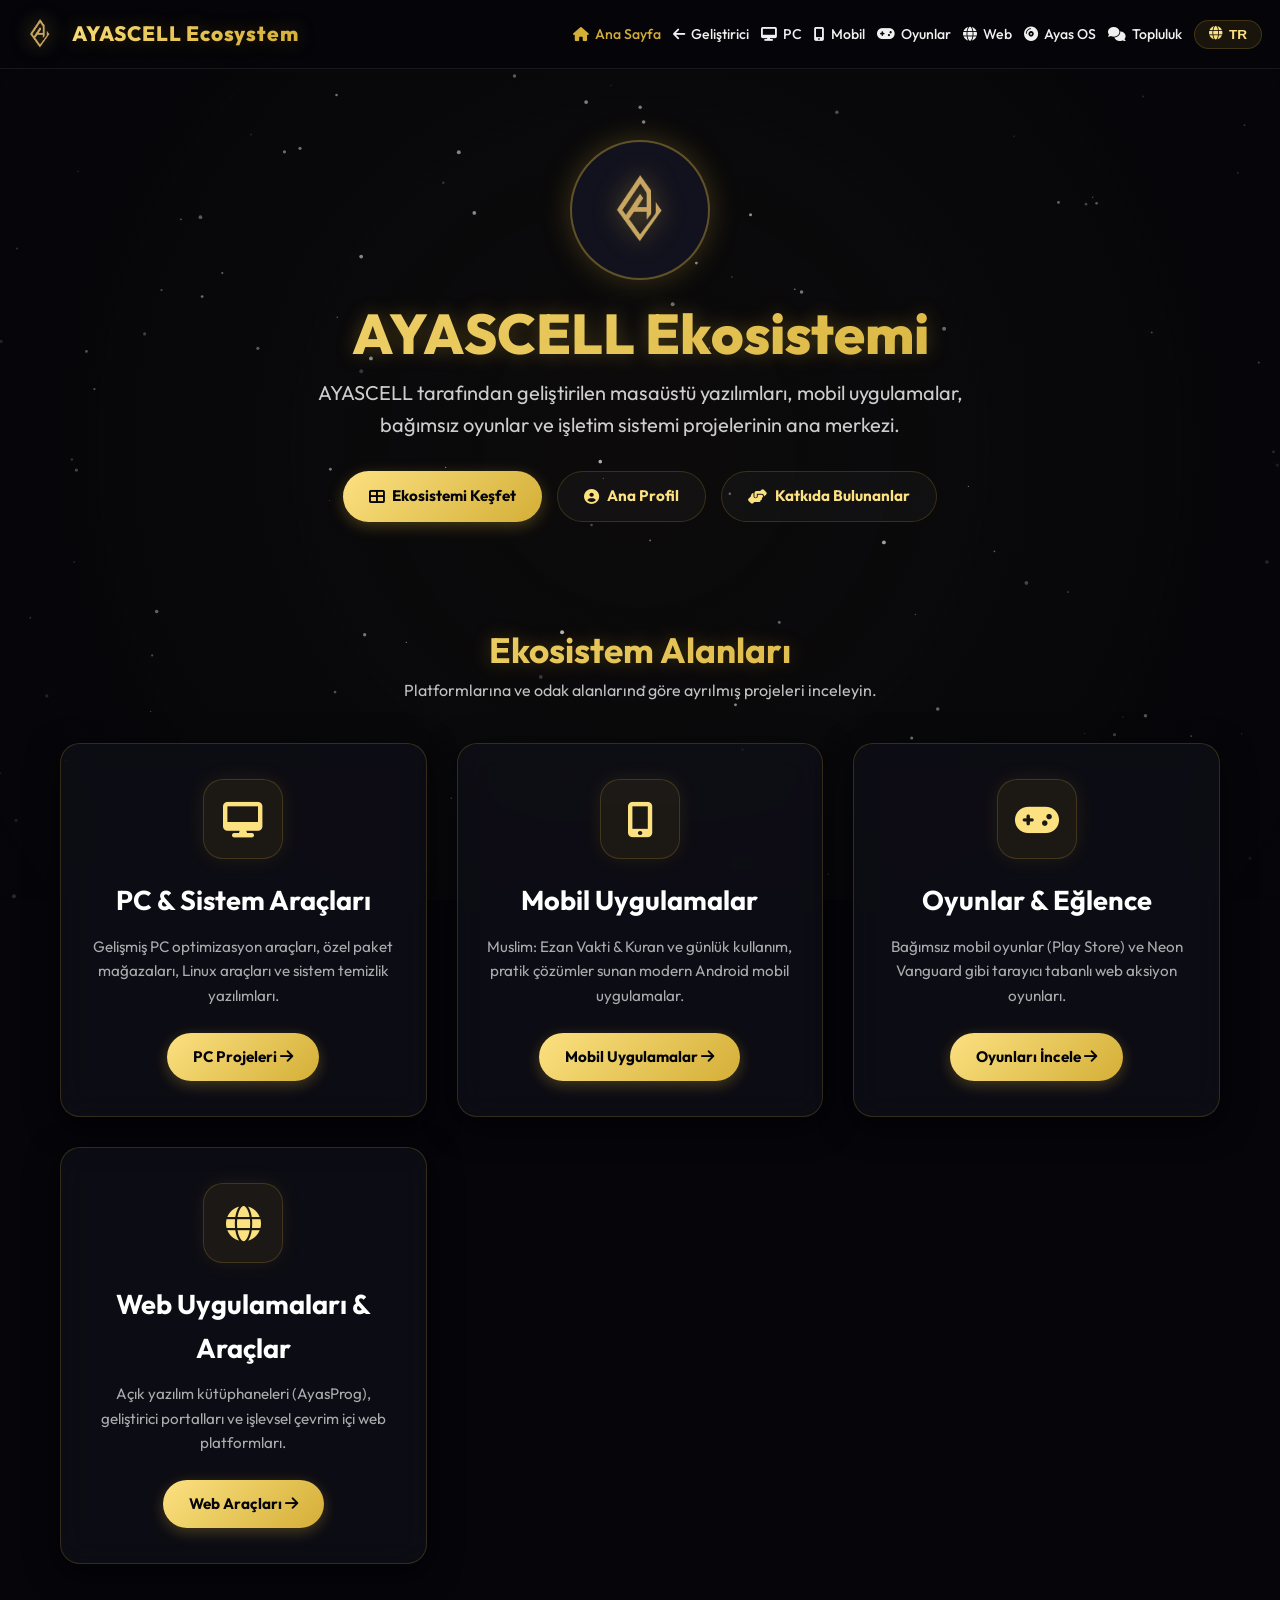
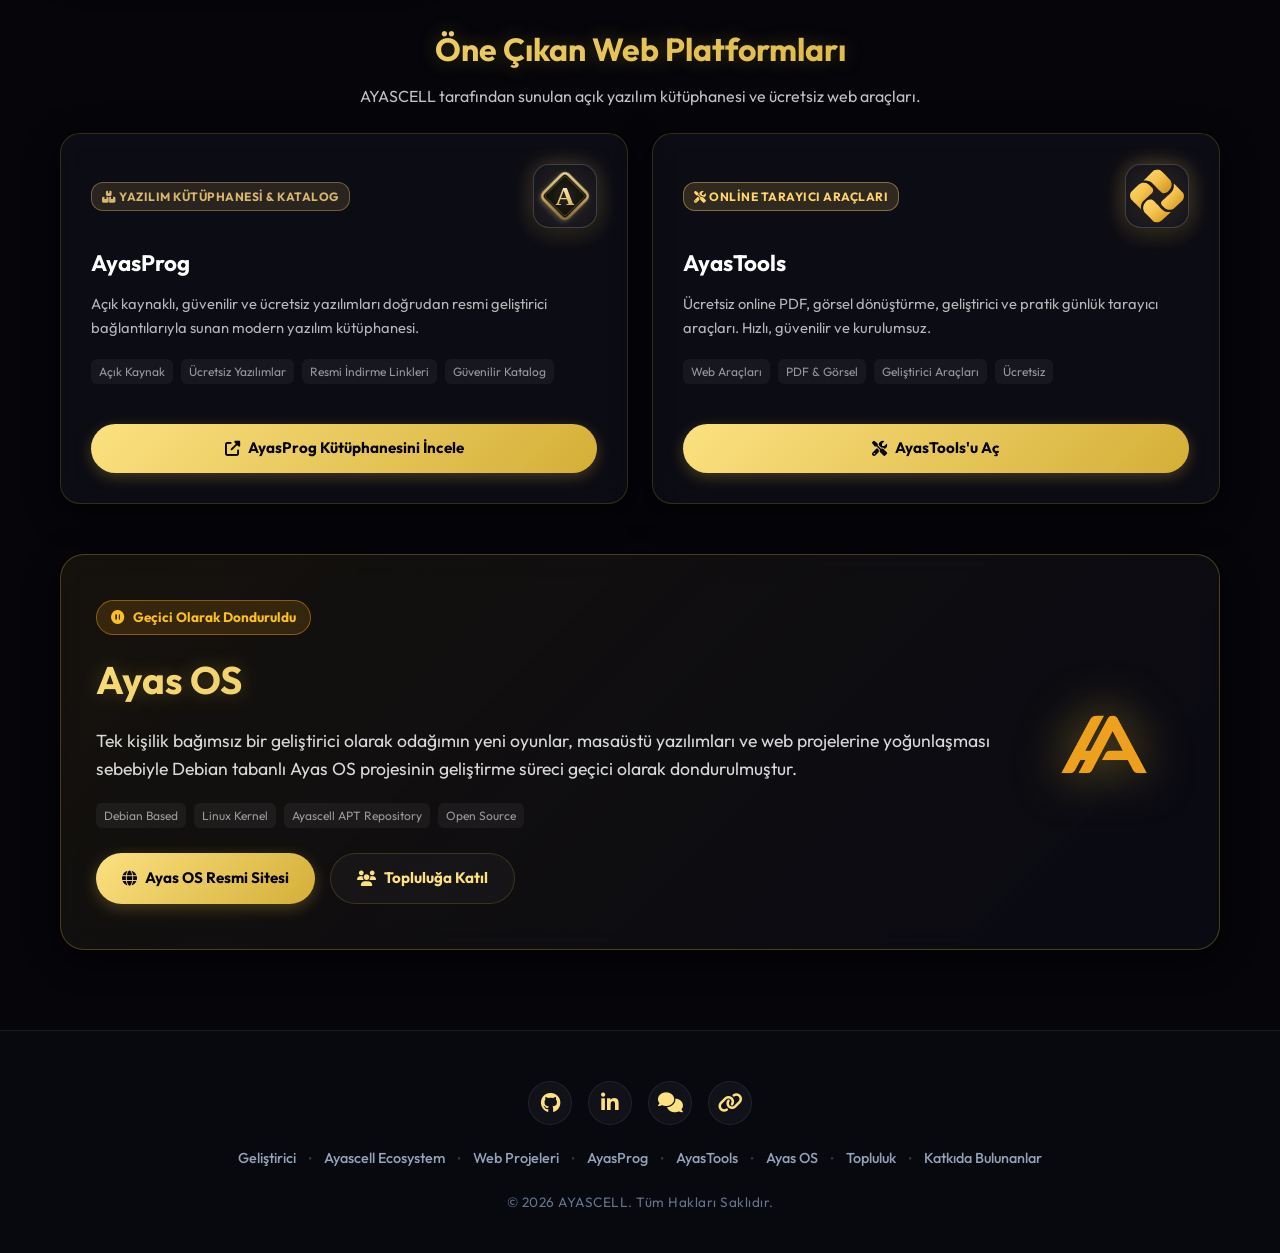
==== commit e664508b: "Clean global SEO metadata, remove homepage tools bloat, restore single og:image" ====
--- a/ecosystem/index.html
+++ b/ecosystem/index.html
@@ -10,7 +10,7 @@
     <meta http-equiv="Pragma" content="no-cache">
     <meta http-equiv="Expires" content="0">
     <!-- Önbellek Engelleme / Anlık Güncelleme Sonu -->
-    <title>AYASCELL Ecosystem — PC, Mobil, Oyun, Web, AyasProg &amp; AyasTools</title>
+    <title>AYASCELL Ecosystem</title>
 
     <!-- SEO & Canonical -->
     <link rel="canonical" href="https://ayascell.com/ecosystem/">
@@ -18,37 +18,34 @@
     <link rel="alternate" hreflang="en" href="https://ayascell.com/ecosystem/">
     <link rel="alternate" hreflang="x-default" href="https://ayascell.com/ecosystem/">
     <meta name="description"
-        content="AYASCELL Ekosistemi — Masaüstü sistem optimizasyon yazılımları, Muslim: Ezan Vakti &amp; Kuran mobil uygulaması, bağımsız oyunlar, AyasProg, AyasTools ve Ayas OS projelerinin ana merkezi.">
+        content="Official hub for AYASCELL software projects, desktop applications, mobile apps, Linux systems, and indie games.">
     <meta name="keywords"
-        content="AYASCELL Ecosystem, AyasProg, AyasTools, Ayas OS, Muslim Ezan Vakti, Astro Planet Merge, Neon Puck Strike, Arrow Puzzle Challenge, PC Optimizer, AUR Store, Ayascell Browser">
+        content="AYASCELL Ecosystem, AYASCELL, Ayas OS, Muslim Prayer Times, Astro Planet Merge, Neon Puck Strike, Arrow Puzzle Challenge, PC Optimizer, AUR Store, Open Source">
     <meta name="author" content="AYASCELL">
     <meta name="robots" content="index, follow, max-image-preview:large, max-snippet:-1, max-video-preview:-1">
     <meta name="googlebot" content="index, follow, max-image-preview:large, max-snippet:-1, max-video-preview:-1">
     <meta name="bingbot" content="index, follow, max-image-preview:large, max-snippet:-1, max-video-preview:-1">
 
-    <!-- Open Graph / Sosyal Medya -->
+    <!-- Open Graph / Social Media -->
     <meta property="og:type" content="website">
     <meta property="og:site_name" content="AYASCELL Ecosystem">
     <meta property="og:url" content="https://ayascell.com/ecosystem/">
-    <meta property="og:title" content="AYASCELL Ecosystem — PC, Mobil, Oyun, Web, AyasProg &amp; AyasTools">
+    <meta property="og:title" content="AYASCELL Ecosystem">
     <meta property="og:description"
-        content="AYASCELL tarafından geliştirilen masaüstü yazılımları, mobil uygulamalar, bağımsız oyunlar ve web platformları.">
+        content="Desktop software, mobile apps, and indie games built by AYASCELL.">
     <meta name="thumbnail" content="https://ayascell.com/assets/ayascell-logo-dark.png">
-    <meta property="og:image" content="https://ayascell.com/assets/ayascell-logo-dark.png">
+    <meta property="og:image" content="https://ayascell.com/assets/og-image.png">
     <meta property="og:image:type" content="image/png">
-    <meta property="og:image:width" content="512">
-    <meta property="og:image:height" content="512">
-    <meta property="og:image" content="https://ayascell.com/assets/og-image.png">
     <meta property="og:image:width" content="1200">
     <meta property="og:image:height" content="630">
-    <meta property="og:locale" content="tr_TR">
-    <meta property="og:locale:alternate" content="en_US">
+    <meta property="og:locale" content="en_US">
+    <meta property="og:locale:alternate" content="tr_TR">
 
     <!-- Twitter Card -->
     <meta name="twitter:card" content="summary_large_image">
     <meta name="twitter:url" content="https://ayascell.com/ecosystem/">
-    <meta name="twitter:title" content="AYASCELL Ecosystem — PC, Mobil, Oyun, Web, AyasProg &amp; AyasTools">
-    <meta name="twitter:description" content="Masaüstü yazılımları, mobil uygulamalar, web platformları ve oyun projeleri.">
+    <meta name="twitter:title" content="AYASCELL Ecosystem">
+    <meta name="twitter:description" content="Desktop software, mobile apps, and indie games built by AYASCELL.">
     <meta name="twitter:image" content="https://ayascell.com/assets/og-image.png">
 
     <!-- Favicon -->
@@ -66,7 +63,7 @@
           "@id": "https://ayascell.com/ecosystem/#collectionpage",
           "name": "AYASCELL Ecosystem",
           "url": "https://ayascell.com/ecosystem/",
-          "description": "AYASCELL tarafından geliştirilen masaüstü yazılımları, mobil uygulamalar, bağımsız oyunlar, AyasProg, AyasTools ve Ayas OS projelerinin ana merkezi.",
+          "description": "Official hub for AYASCELL desktop software, mobile apps, Linux systems, and indie game projects.",
           "isPartOf": {
             "@id": "https://ayascell.com/#website"
           },
@@ -75,24 +72,7 @@
             "@id": "https://ayascell.com/#organization",
             "name": "AYASCELL",
             "url": "https://ayascell.com/"
-          },
-          "hasPart": [
-            {
-              "@type": "WebSite",
-              "name": "AyasProg Yazılım Kütüphanesi",
-              "url": "https://ayasprog.ayascell.com/"
-            },
-            {
-              "@type": "WebApplication",
-              "name": "AyasTools Online Web Araçları",
-              "url": "https://ayastools.ayascell.com/"
-            },
-            {
-              "@type": "WebPage",
-              "name": "Ayas OS",
-              "url": "https://ayascell.com/AyasOS/"
-            }
-          ]
+          }
         },
         {
           "@type": "BreadcrumbList",
@@ -117,7 +97,7 @@
 
     <link rel="stylesheet" href="https://cdnjs.cloudflare.com/ajax/libs/font-awesome/6.5.1/css/all.min.css" />
     <link href="https://fonts.googleapis.com/css2?family=Outfit:wght@300;400;500;700;800&display=swap" rel="stylesheet">
-    <link rel="stylesheet" href="style.css?v=20261115_192704">
+    <link rel="stylesheet" href="style.css?v=20261115_220707">
 </head>
 
 <body>
@@ -484,7 +464,7 @@
         </div>
     </footer>
 
-    <script src="app.js?v=20261115_192704"></script>
+    <script src="app.js?v=20261115_220707"></script>
 </body>
 
 </html>
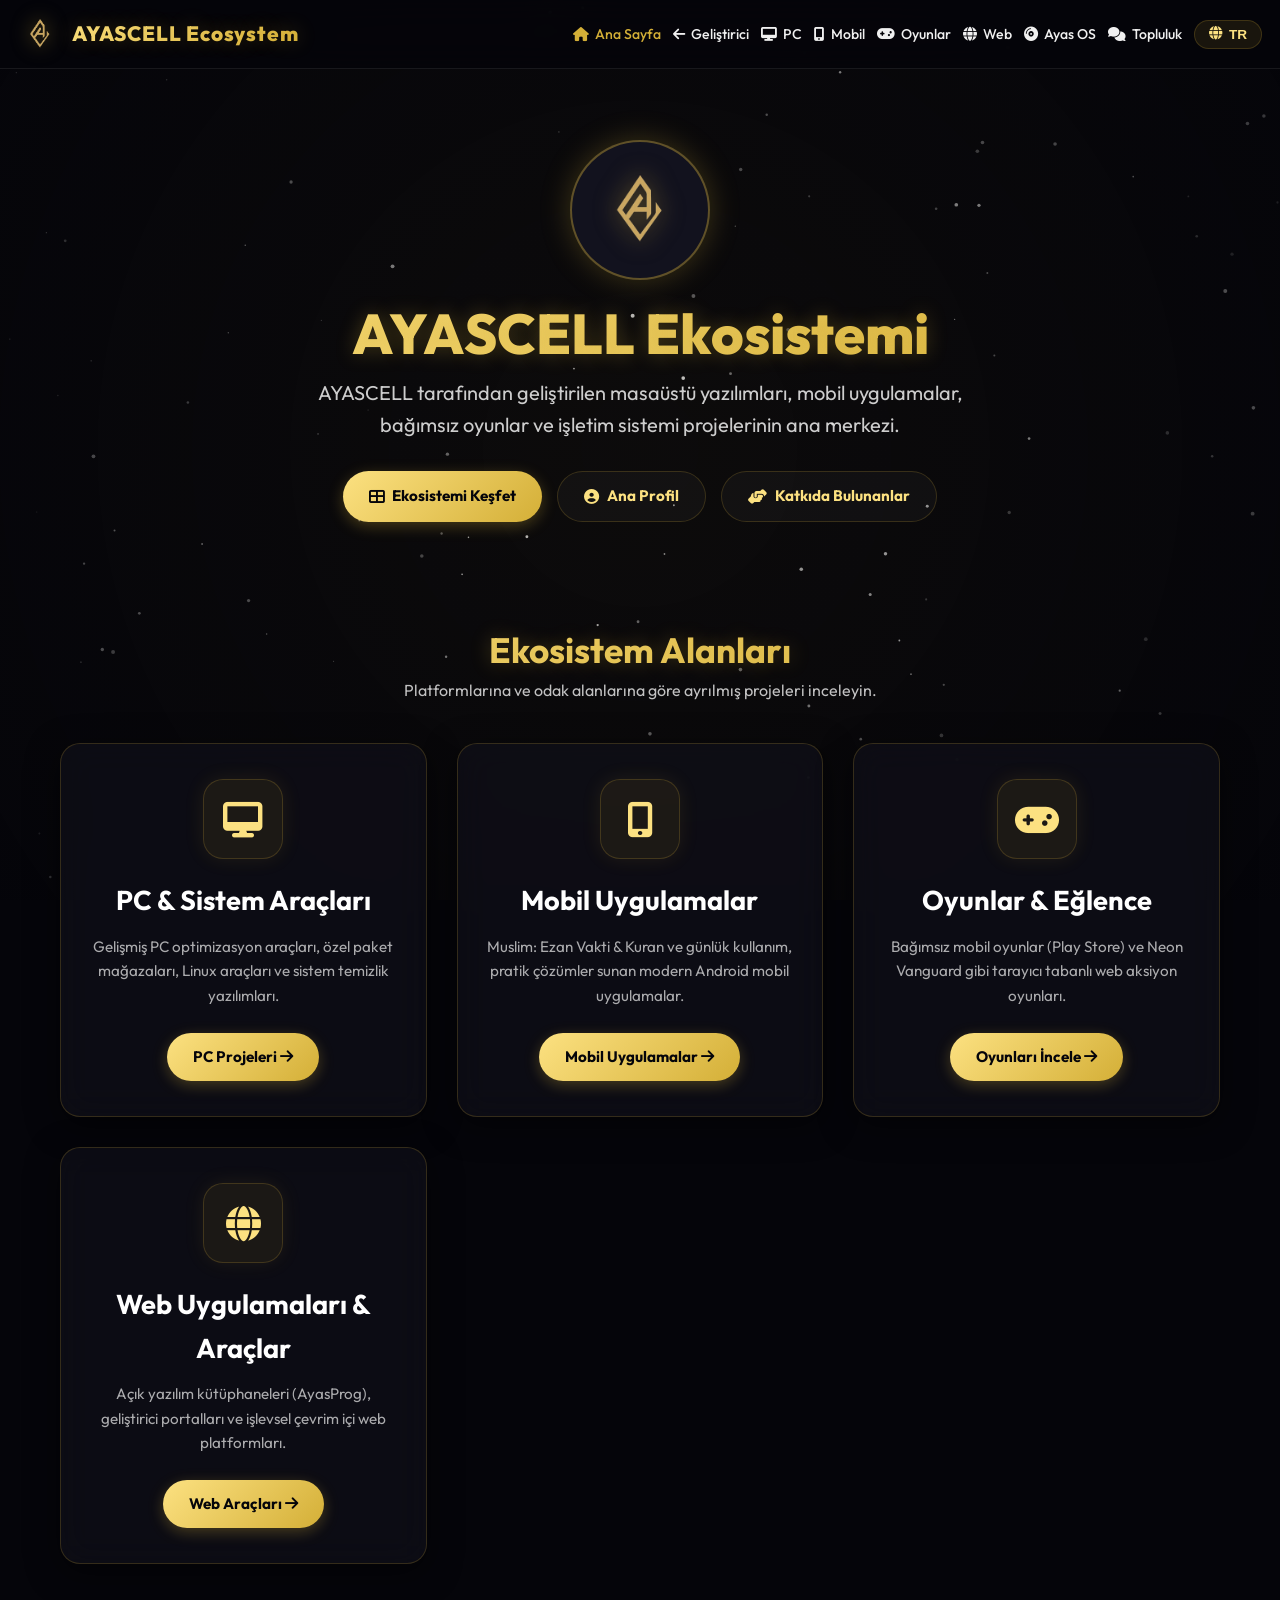
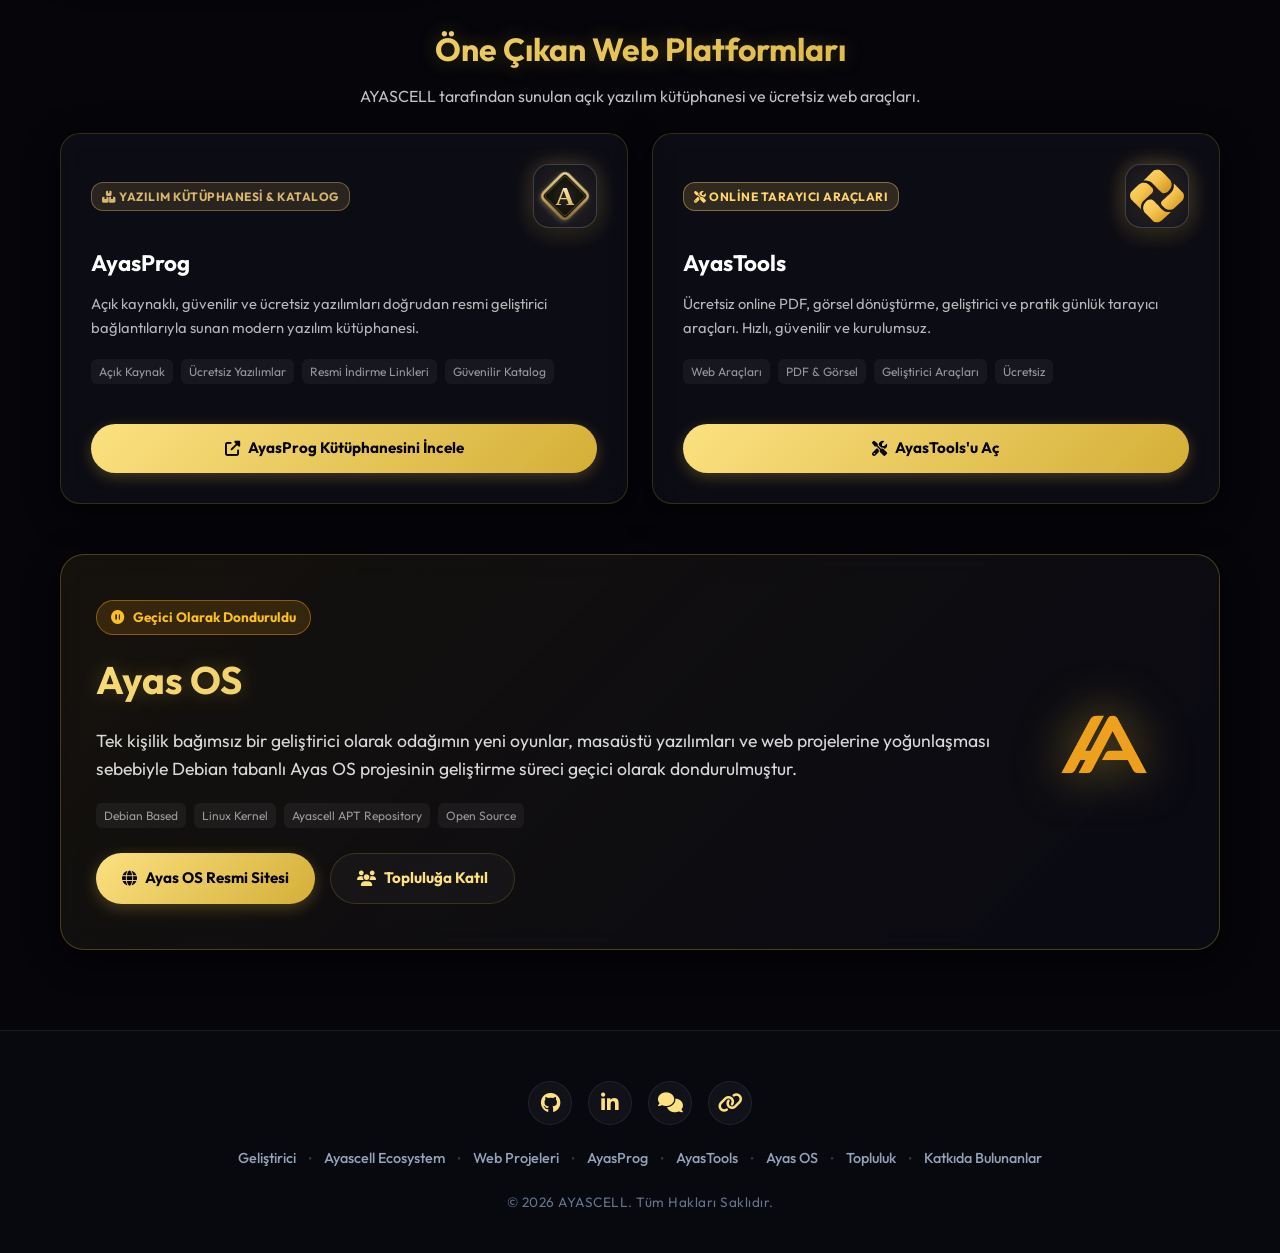
==== commit cb657e5a: "Sync ecosystem and update cache-busting" ====
--- a/ecosystem/index.html
+++ b/ecosystem/index.html
@@ -97,7 +97,7 @@
 
     <link rel="stylesheet" href="https://cdnjs.cloudflare.com/ajax/libs/font-awesome/6.5.1/css/all.min.css" />
     <link href="https://fonts.googleapis.com/css2?family=Outfit:wght@300;400;500;700;800&display=swap" rel="stylesheet">
-    <link rel="stylesheet" href="style.css?v=20261115_220707">
+    <link rel="stylesheet" href="style.css?v=20261115_220937">
 </head>
 
 <body>
@@ -464,7 +464,7 @@
         </div>
     </footer>
 
-    <script src="app.js?v=20261115_220707"></script>
+    <script src="app.js?v=20261115_220937"></script>
 </body>
 
 </html>
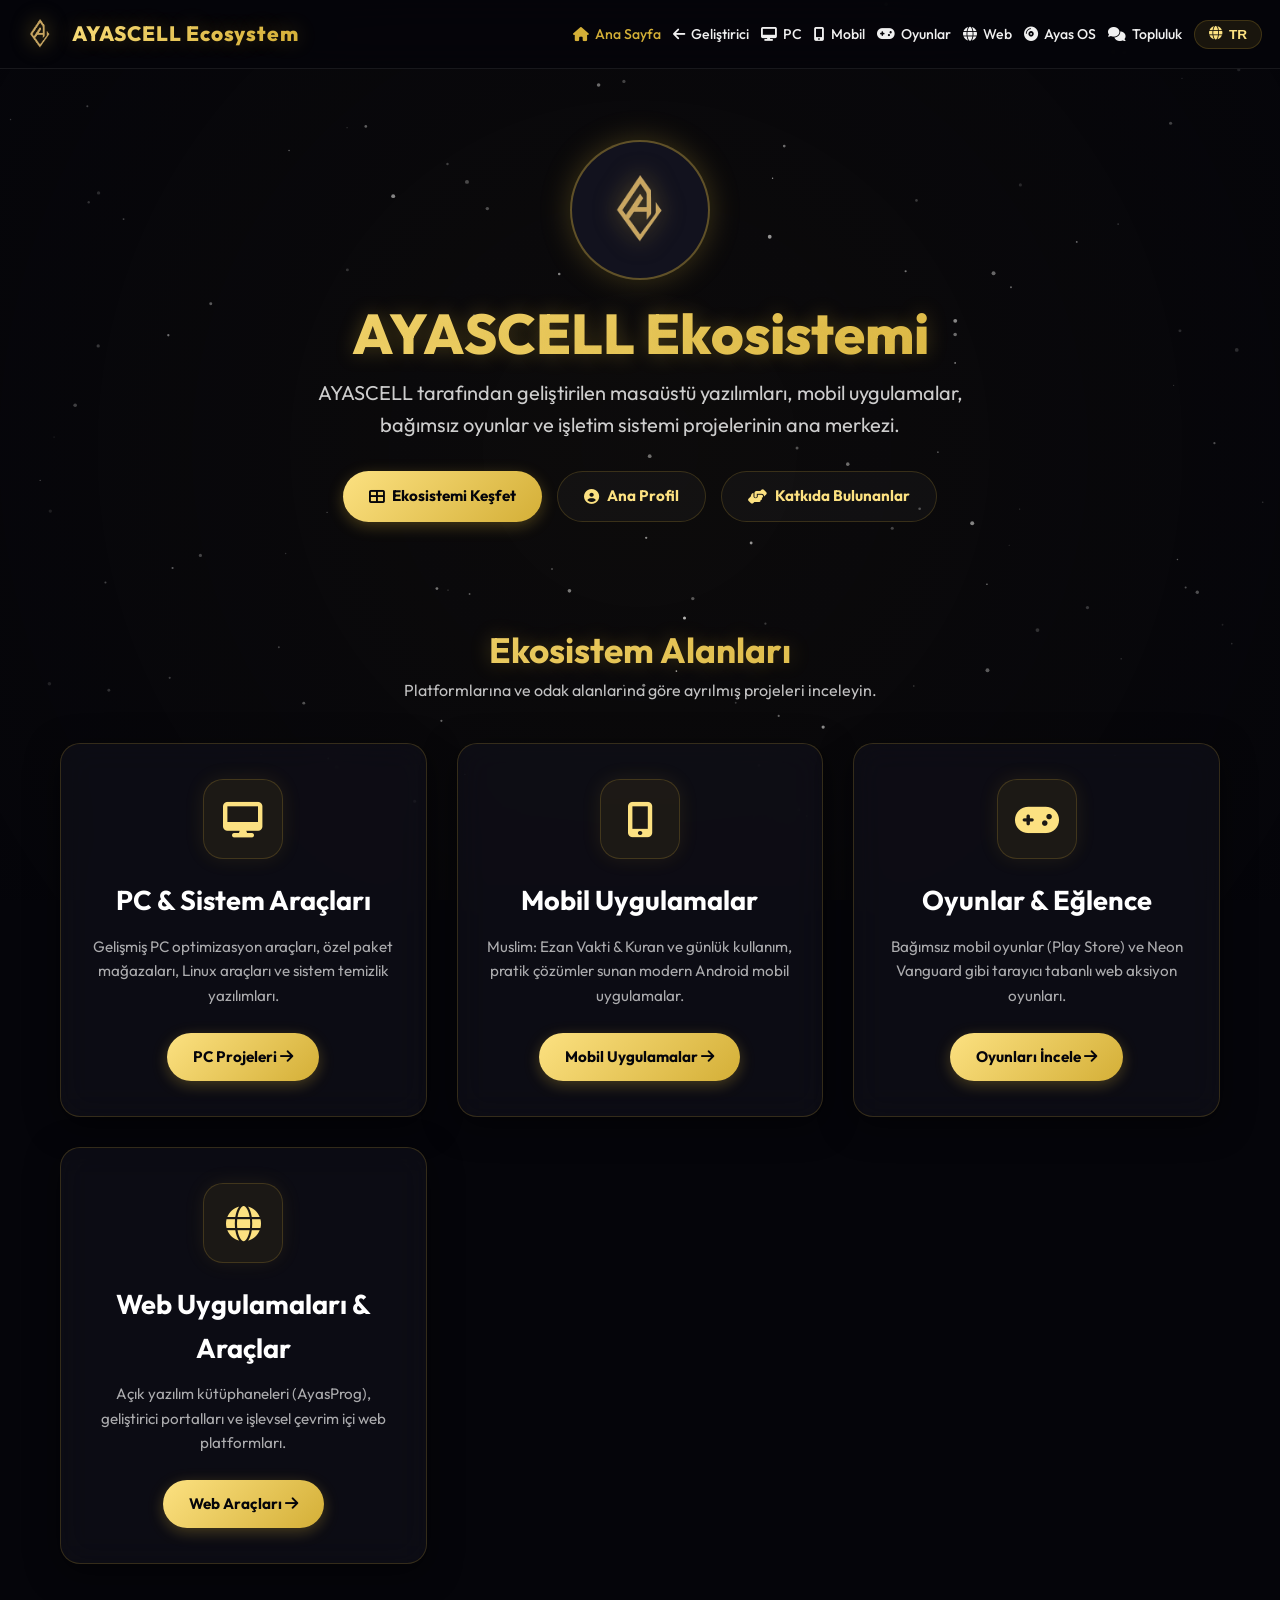
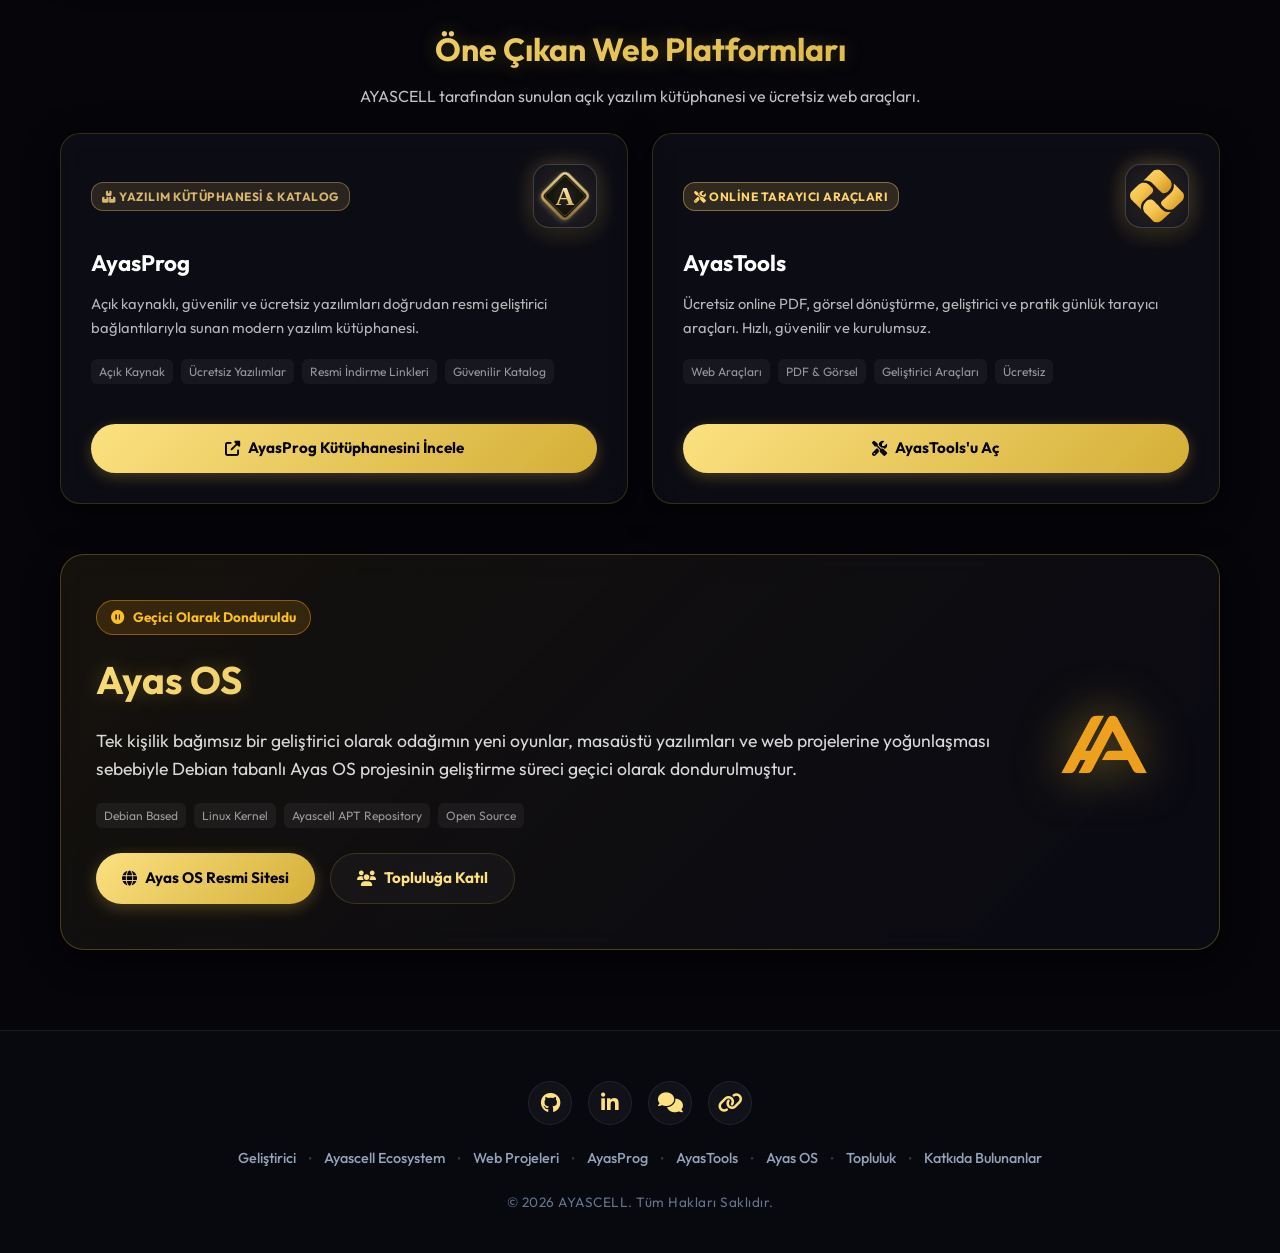
==== commit 772ef0de: "Final check" ====
--- a/ecosystem/index.html
+++ b/ecosystem/index.html
@@ -97,7 +97,7 @@
 
     <link rel="stylesheet" href="https://cdnjs.cloudflare.com/ajax/libs/font-awesome/6.5.1/css/all.min.css" />
     <link href="https://fonts.googleapis.com/css2?family=Outfit:wght@300;400;500;700;800&display=swap" rel="stylesheet">
-    <link rel="stylesheet" href="style.css?v=20261115_220937">
+    <link rel="stylesheet" href="style.css?v=20261115_220955">
 </head>
 
 <body>
@@ -464,7 +464,7 @@
         </div>
     </footer>
 
-    <script src="app.js?v=20261115_220937"></script>
+    <script src="app.js?v=20261115_220955"></script>
 </body>
 
 </html>
